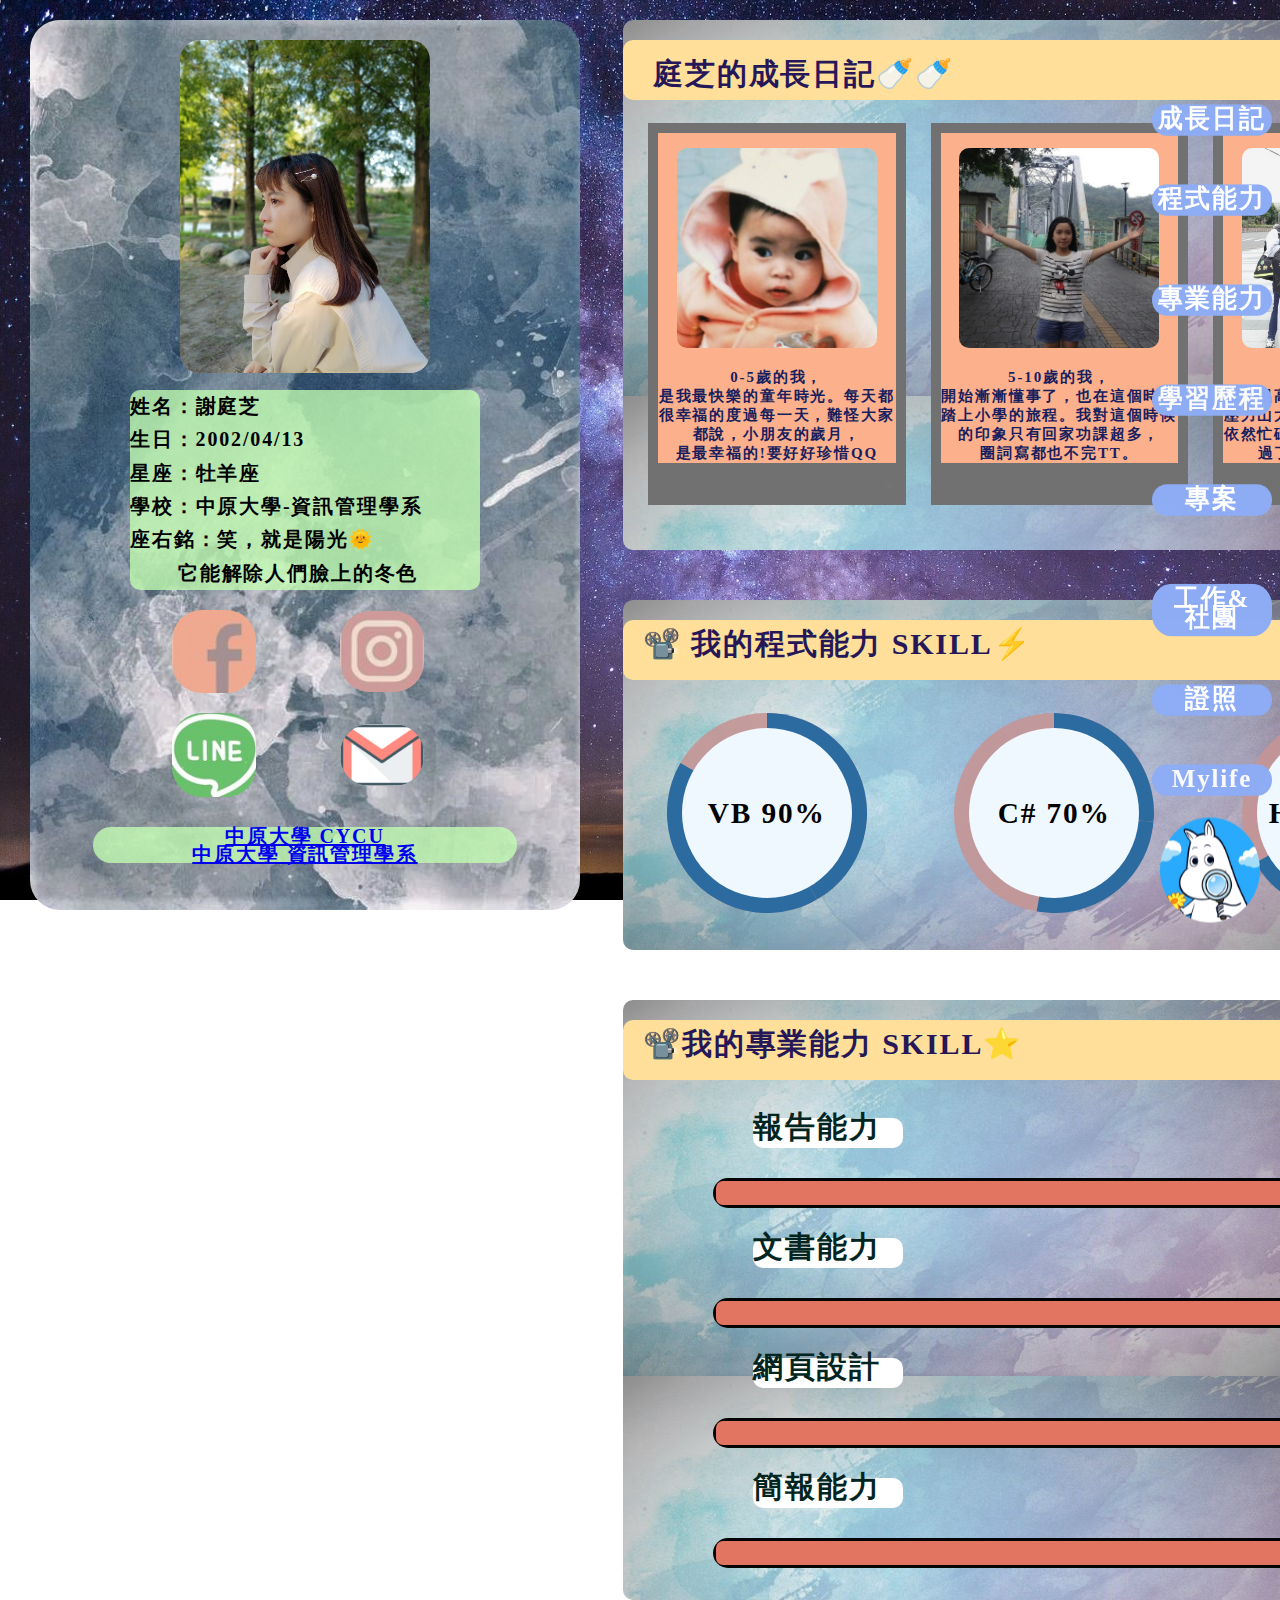
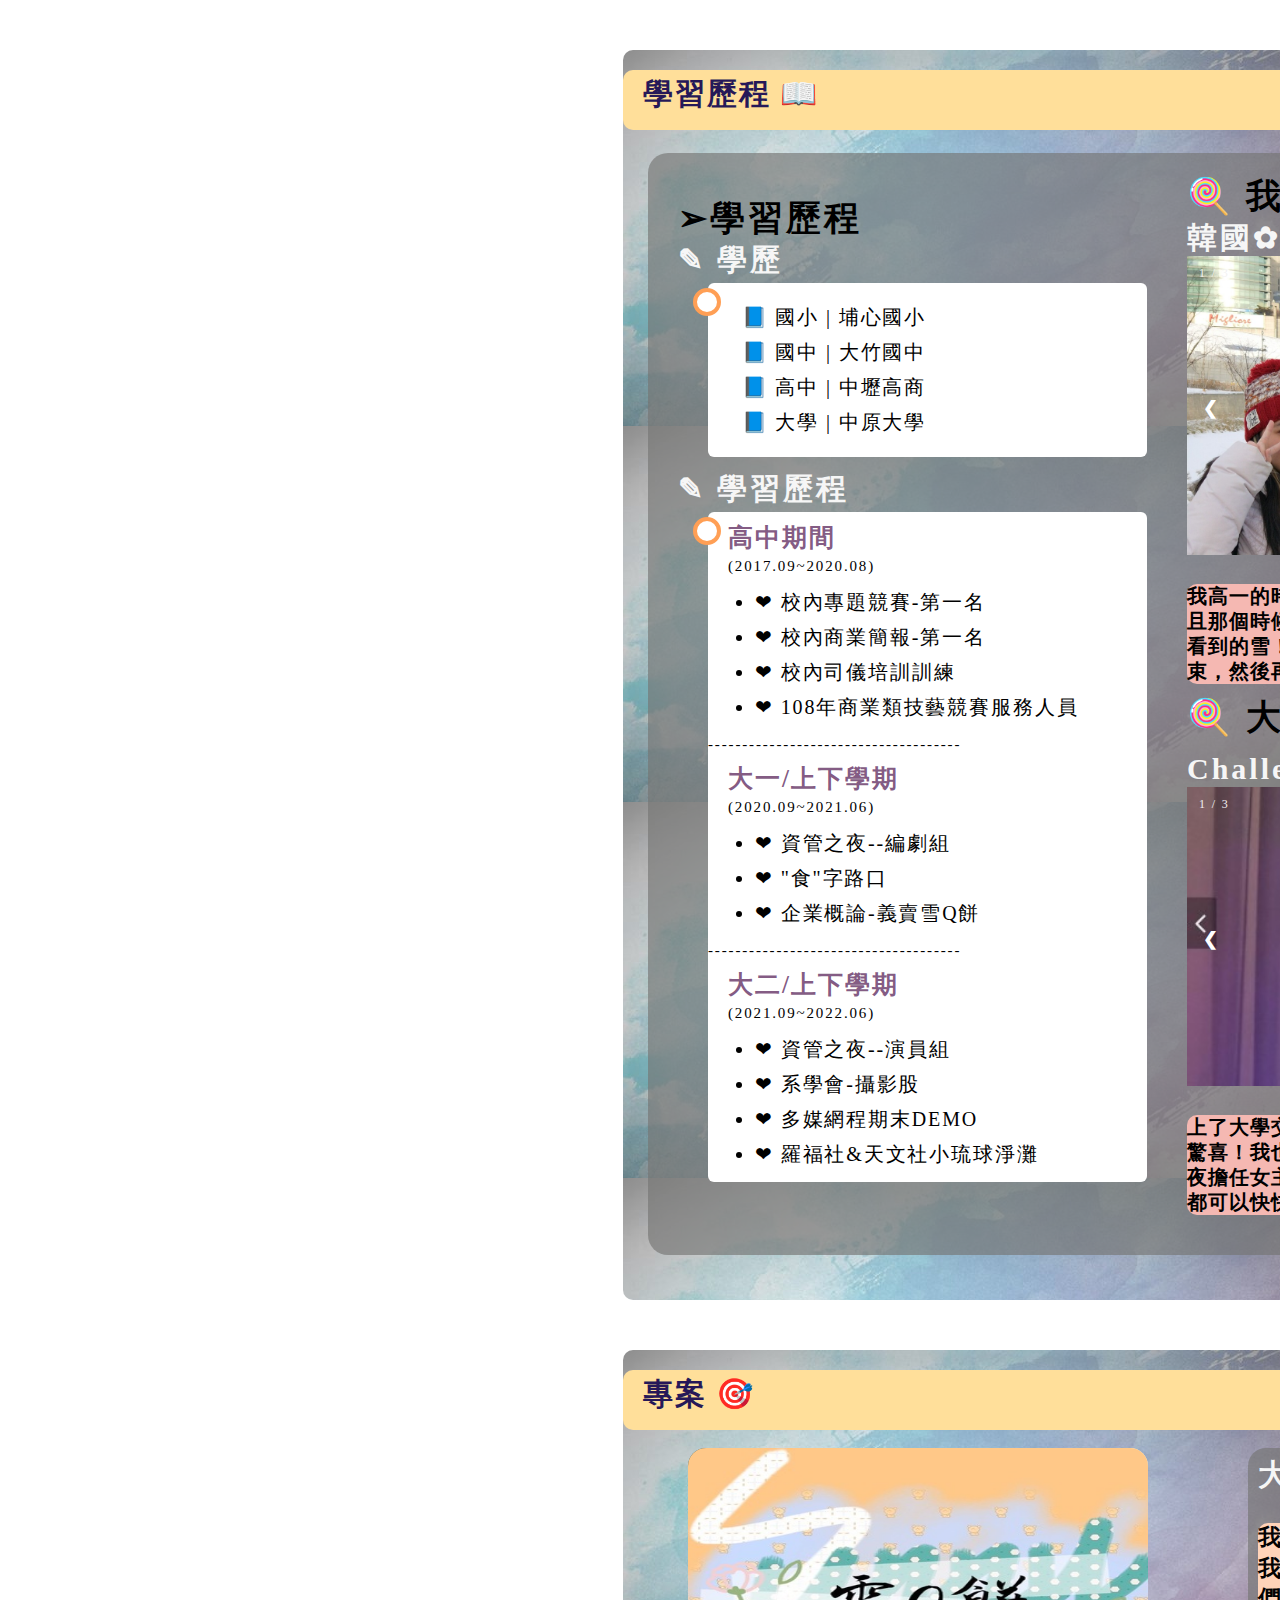
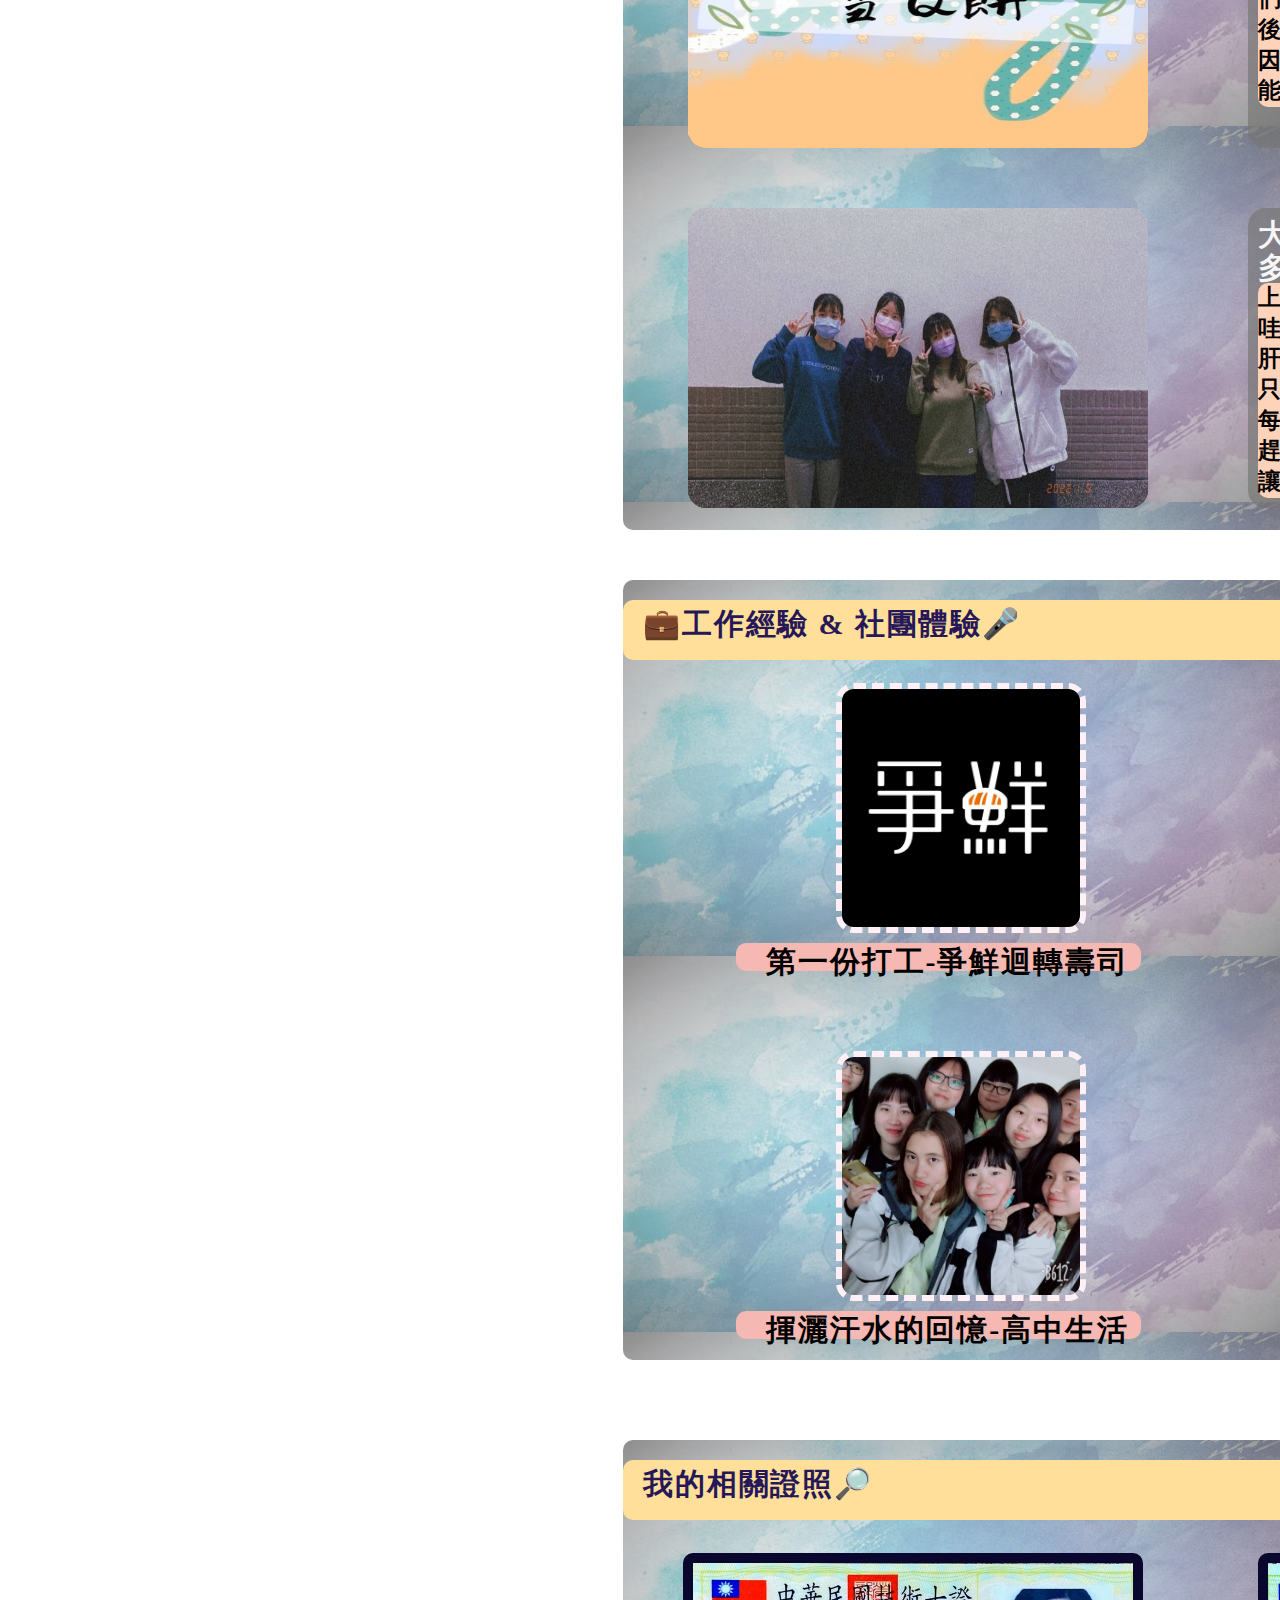
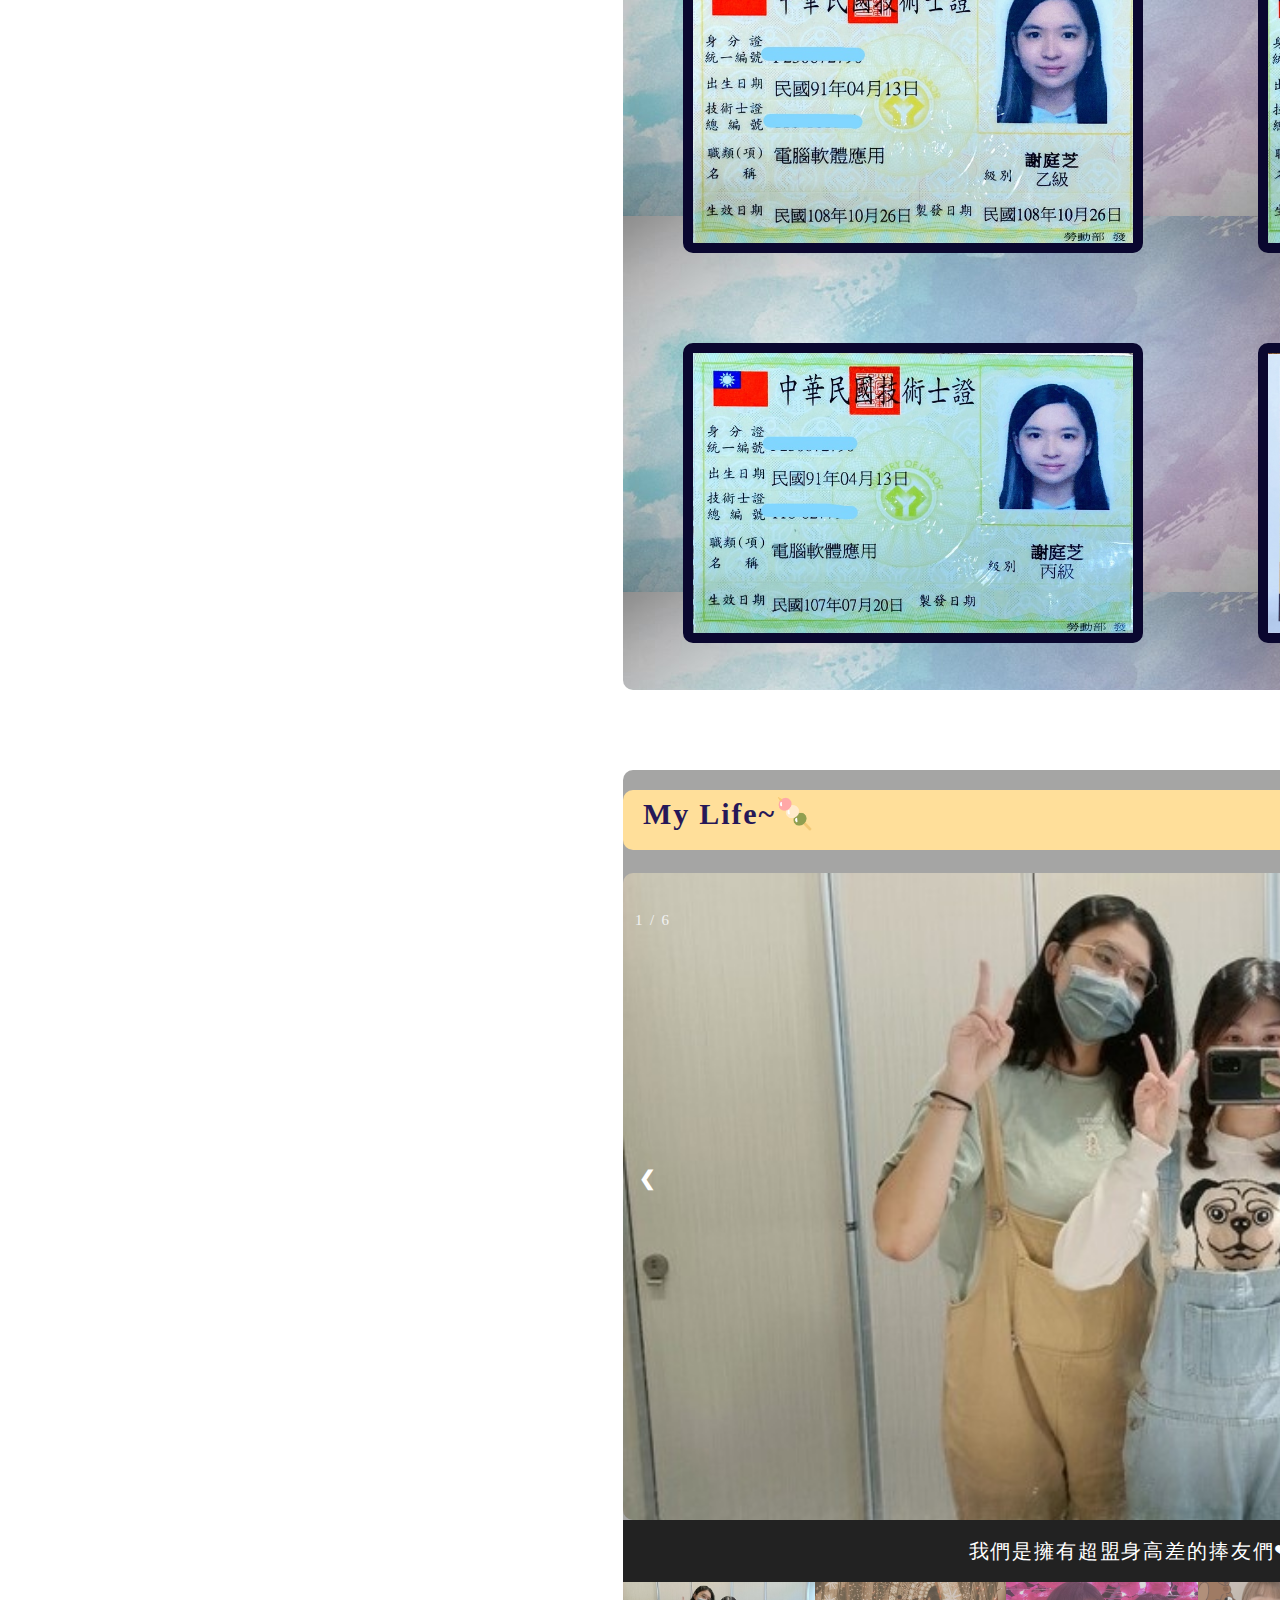
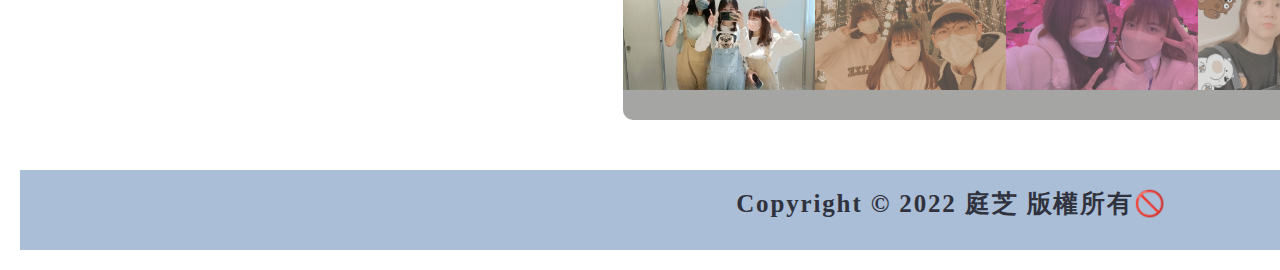
==== index.html @ e6eb4af8 "Add files via upload" ====
<!DOCTYPE html>
<html lang="en">
<head>
    <meta charset="UTF-8">
    <meta http-equiv="X-UA-Compatible" content="IE=edge">
    <meta name="viewport" content="width=device-width, initial-scale=1.0">
    <title>Myresume</title>
    <link rel="stylesheet" type="text/css" href="assets/css/body.css">
    <link rel="stylesheet" type="text/css" href="assets/css/1.css">
    <link rel="stylesheet" type="text/css" href="assets/css/project.css">
    <link rel="stylesheet" type="text/css" href="assets/css/skill.css">
    <link rel="stylesheet" type="text/css" href="assets/css/progem skill{.css">
</head>
<body>
<header>
        
    <div class="box-1" id="box-1">
        <div class ="box-1-img">
            <img src="./assets/img/big head.jpg" class="big" >
            <img src="./assets/img/big2.jpg" class="big" alt="">
        </div>
            <div class="inword">
                <p>
            姓名：謝庭芝<br>
            生日：2002/04/13<br>
            星座：牡羊座<br>
            學校：中原大學-資訊管理學系<br>
            座右銘：笑，就是陽光🌞<br>&nbsp;&nbsp;&nbsp;&nbsp;&nbsp;&nbsp;&nbsp;它能解除人們臉上的冬色
                </p>
            </div>
        
        
            <div class="l1">
                <a href="https://www.facebook.com/profile.php?id=100004762840211" target="_blank">
                    <img src="./assets/img/f.jpg" class="fl">
                </a>
                <a href="https://www.instagram.com/ting._.0413/" target="_blank">
                    <img src="./assets/img/ig.jpg" class="f2">
                </a>
            </div>
           
            <div style="clear:both;"></div>
       
            <div class="l1">
                <a href="https://line.me/ti/p/zp4WIFjMxd" target="_blank" clas="line1">
                    <img src="./assets/img/line.jpg" class="fl">
                </a>
                <a href="mailto:z0912965218@gmail.com" target="_blank" clas="line1">
                    <img src="./assets/img/email.png" class="f2">
                </a>
            </div>
     
            <div style="clear:both;"></div>
        
            <div class="l2">
                <div class="cycuIM">
                    <a href="https://www1.cycu.edu.tw/" target="_blank">中原大學 CYCU</a><br>
                    <a href="https://im.cycu.edu.tw/%e9%97%9c%e6%96%bc%e6%9c%ac%e7%b3%bb/%e7%b3%bb%e6%89%80%e4%bb%8b%e7%b4%b9/" target="_blank">中原大學 資訊管理學系</a>
                </div>
            </div>
        
    </div>
</header>
<main>
   
    <div class="box-2" id="box-2">
        <div class="part1">
            <div id="growup">
                <p class="gt">庭芝的成長日記🍼🍼</p>
                <div class="b1">
                    <button class="accordion active">
                        <div class="photobackground">
                            <img src="./assets/img/1-2.jpg" class="timephoto" onmouseover="this.src='assets/img/1y.jpg'" onmouseout="this.src='assets/img/1-2.jpg'">
                            <p class="time">0-5歲的我，<br>是我最快樂的童年時光。每天都很幸福的度過每一天，難怪大家都說，小朋友的歲月，<br>是最幸福的!要好好珍惜QQ</p>
                        </div>
                    </button>
                </div>
                <div class="b1">
                    <button class="accordion active">
                        <div class="photobackground">
                            <img src="./assets/img/10.jpg" class="timephoto" onmouseover="this.src='assets/img/10-2.jpg'" onmouseout="this.src='assets/img/10.jpg'">
                            <p class="time">5-10歲的我，<br>開始漸漸懂事了，也在這個時候踏上小學的旅程。我對這個時候的印象只有回家功課超多，<br>圈詞寫都也不完TT。</p>
                        </div>
                    </button>
                </div>
                <div class="b1">
                    <button class="accordion active">
                        <div class="photobackground">
                            <img src="./assets/img/15-2.jpg" class="timephoto" onmouseover="this.src='assets/img/15.jpg'" onmouseout="this.src='assets/img/15-2.jpg'">
                            <p class="time">10-15歲的我，<br>國中跟高中的階段，國中度過了壓力山大的會考，到了高中也是依然忙碌。就這樣忙忙碌碌的度過了高中三年的歲月。</p>
                        </div>
                    </button>
                </div>
                <div class="b1">
                    <button class="accordion active">
                        <div class="photobackground">
                            <img src="./assets/img/20.jpg" class="timephoto" onmouseover="this.src='assets/img/20-3.jpg'" onmouseout="this.src='assets/img/20.jpg'">
                            <p class="time">15-20歲的我，<br>ING中，上大學了，認識了很多新的朋友~也拓展了不一樣的朋友圈，很青春的歲月!<br>要好好把握!</p>
                        </div>

                    </button>
                </div>

        </div>
    </div>
</div>

<div class="box-4" id="box-4">
    <div class="part1">
            <p class="gt">📽️ 我的程式能力 SKILL⚡️</p>
            <div class="between">
            <div class="play">
                <div class="run"> 
                    <div class="circle">   
                        <div class="mask full">  
                            <div class="fill"></div>
                        </div> 
                        <div class="mask">  
                            <div class="fill"></div>
                        </div>
                            <div class="inside">VB 90%</div>
                     </div>
                 </div>
            </div>

            <div class="play">
                <div class="run"> 
                    <div class="circle">   
                        <div class="mask full2">  
                                <div class="fill2"></div>
                        </div> 
                        <div class="mask">  
                                <div class="fill2"></div>
                         </div>
                                <div class="inside">C# 70%</div>
                    </div>
                </div>
            </div>
            <div class="play">
                    <div class="run"> 
                        <div class="circle">   
                             <div class="mask full3">  
                                 <div class="fill3"></div>
                            </div> 
                            <div class="mask">  
                                <div class="fill3"></div>
                            </div>
                                <div class="inside">Html 80%</div>
                         </div>
                    </div>
            </div>
                        <div class="play">
                            <div class="run"> 
                                <div class="circle">   
                                    <div class="mask full4">  
                                        <div class="fill4"></div>
                                    </div> 
                                    <div class="mask">  
                                        <div class="fill4"></div>
                                    </div>
                                        <div class="inside">CSS 85%</div>
                                    </div>
                                </div>
                            </div>
                            
        </div>
    </div>
</div>

<div class="box-3" id="box-3">
    <div class="part1">
        <p class="gt">📽️我的專業能力 SKILL⭐️</p>
        <div class="c1">
            <p class="report">報告能力</p>
            <div class="progress">
                <div class="progress-bar"   id=C style="width: 90%;">
                    <span>90%</span>
                </div>
            </div>
            <p class="report">文書能力</p>
            <div class="progress">
                <div class="progress-bar"  id=JAVA style="width: 85% ;">
                    <span>85%</span>
                </div>
            </div>
            <p class="report">網頁設計</p>
            <div class="progress">
                <div class="progress-bar"  id=PYTHON style="width: 70% ;">
                    <span>70%</span>
                </div>
            </div>
            
            <p class="report">簡報能力</p>
            <div class="progress">
                <div class="progress-bar"  id=HTML style="width: 90% ;">
                    <span>90%</span>
                </div>
            </div>
            
        </div>
    </div>

</div>

   <div class ="box-7" id="box-7">
       <div class="part1">
        <p class="gt">學習歷程 📖</p>
        <div class="back1">
          <div class ="d1">
            
              <h1>
                ➢學習歷程
              </h1>
              <h2>✎ 學歷 </h2>
              <div class="timerline">
                  <div class="container right2" style="left: 0px;margin: 0px 0px 0px 0px; width:100%;">
                    <div class="content">
                        <ul class="list1">
                            <li>&nbsp;&nbsp;📘 國小 | 埔心國小</li>
                            <li>&nbsp;&nbsp;📘 國中 | 大竹國中</li>
                            <li>&nbsp;&nbsp;📘 高中 | 中壢高商</li>
                            <li>&nbsp;&nbsp;📘 大學 | 中原大學</li>
                        </ul>
                    </div>
                </div>
              </div>
              <h2>✎ 學習歷程</h2>
              <div class="timerline">
                <div class="container right2" style="left: 0px;margin: 0px 0px 0px 0px; width:100%;">
                  <div class="content">
                          <h1>高中期間</h1>
                          <span>(2017.09~2020.08)</span>
                          <ul class="list2">
                              <li>
                                ❤ 校內專題競賽-第一名
                              </li>
                              <li>
                                ❤ 校內商業簡報-第一名
                              </li>
                             <li>
                                ❤ 校內司儀培訓訓練
                             </li>
                            <li>
                                ❤ 108年商業類技藝競賽服務人員
                            </li>
                         </ul>
                         -------------------------------------
                         <h1>大一/上下學期</h1>
                          <span>(2020.09~2021.06)</span>
                          <ul class="list2">
                              <li>
                                ❤  資管之夜--編劇組
                              </li>
                              <li>
                                ❤  "食"字路口
                              </li>
                            <li>
                                ❤  企業概論-義賣雪Q餅
                            </li>
                          </ul>
                          -------------------------------------
                          <h1>大二/上下學期</h1>
                          <span>(2021.09~2022.06)</span>
                          <ul class="list2">
                              <li>
                                ❤  資管之夜--演員組
                              </li>
                              <li>
                                ❤  系學會-攝影股
                              </li>
                            <li>
                                ❤  多媒網程期末DEMO
                            </li>
                            <li>
                                ❤  羅福社&天文社小琉球淨灘
                            </li>
                          </ul>
                  </div>
                </div>
              </div>
            </div>
            <!--------------------------------------------------------------->
            <div class="d2">
                <h1>🍭 我的生活體驗</h1>
               <h2>韓國✿</h2>
               <div class="slideshow-container">
                <div class="mySlides1">
                    <div class="numbertext">1 / 3</div>
                  <img src="./assets/img/k.jpg" style="width:100%">
                </div>
              
                <div class="mySlides1">
                    <div class="numbertext">2/ 3</div>
                  <img src="./assets/img/k1.jpg" style="width:100%">
                </div>
              
                <div class="mySlides1">
                    <div class="numbertext">3 / 3</div>
                  <img src="./assets/img/k-2.jpg" style="width:100%">
                </div>
              
                <a class="prev" onclick="plusSlides(-1, 0)">&#10094;</a>
                <a class="next" onclick="plusSlides(1, 0)">&#10095;</a>
              </div>
              <div style="text-align:center">
                <span class="dot" onclick="currentSlide(1)"></span> 
                <span class="dot" onclick="currentSlide(2)"></span> 
                <span class="dot" onclick="currentSlide(3)"></span> 
              </div>
              <p>
                我高一的時候，這是我第一次去韓國，真的超喜歡的！而且那個時候剛好也下雪，在那裡我也摸到了我人生第一次看到的雪！整趟旅程都非常的開心～希望疫情可以趕快結束，然後再出國一次！
              </p>
              <h6>🍭 大學Happy Life~</h6>
              <h2>Challenge~㋡</h2>
              <div class="slideshow-container">
                <div class="mySlides2">
                    <div class="numbertext">1 / 3</div>
                  <img src="./assets/img/hf.jpg" style="width:100%">
                </div>
              
                <div class="mySlides2">
                    <div class="numbertext">2 / 3</div>
                  <img src="./assets/img/hf1.png" style="width:100%">
                </div>
              
                <div class="mySlides2">
                    <div class="numbertext">3 / 3</div>
                  <img src="./assets/img/hf2.png" style="width:100%">
                </div>
              
                <a class="prev" onclick="plusSlides(-1, 1)">&#10094;</a>
                <a class="next" onclick="plusSlides(1, 1)">&#10095;</a>
              </div>
              <div style="text-align:center">
                <span class="dot" onclick="currentSlide(1)"></span> 
                <span class="dot" onclick="currentSlide(2)"></span> 
                <span class="dot" onclick="currentSlide(3)"></span> 
              </div>
              <P>
                上了大學交了很多各式各樣的朋朋～每天都會有不一樣的驚喜！我也在大學做了很多突破自己的事，像是在資管之夜擔任女主～等等。期待往後的日子可以更加五彩繽紛，都可以快快樂樂地度過每一天。🌈
              </P>
            </div>
            
        </div>
      </div>
    </div>

    
    
    <div class="box-5" id="box-5">
        <div class="part1">
            <div>
                <p class="gt">專案 🎯</p>
                <div class="between">
                    <div class="snowq">
                        <img src="./assets/img/Q.jpg" class="photoQ" alt="">
                         <img src="./assets/img/Q2.jpg" class="photoQ" alt="" >
                    </div>
                    <div class="word1">
                        <h2 class="title3">大一下學期，企業概論</h2>
                        <p class="word2">
                            我們販賣的是路得學園的雪Q餅，起初我們團隊摩擦非常多，但是到了後期我們都彼此熟悉了對方為人處世，所以在後期我們團隊合作非常的團結。大家也因為這次的專題作業，讓自己辦事情的能力又更往上升了一階。
                        </p>

                    </div>
                </div>
                <div class="between">
                    <div class="fphoto">
                        <img src="./assets/img/d1.jpg" class="friendphoto" alt="" >
                        <img src="./assets/img/d2.jpg" class="friendphoto" alt="" >
                    </div>
                    <div class="word1">
                        <h2 class="title3">大二上學期，<br>多媒/網程期末demo</h2>
                        <p class="word2">
                            上學期乙班負責後段，甲班負責前端。哇！那個時候做這項專題真的可以用爆肝來比喻，因為時間的關係，我們後端只有1個禮拜的時間要生出來，我們幾乎每天睡覺都睡不到3小時，瘋狂的趕趕趕，不過我的隊友們每個都很厲害！也讓我們的這項專題順利的結束～
                        </p>

                    </div>
                </div>
            </div>
        </div>
    </div>
    <div class="box-6" id="box-6">
        <div class="part1">
        <p class="gt">💼工作經驗 & 社團體驗🎤</p>
            <div class="between1">
                <div>
                    <div class="container6">
                        <img src="./assets/img/fish.png" alt="Avatar" class="image" >
                        <div class="middle">
                            <div class="text">我15歲的夏天就去打工了!這也奠定的我打工的基礎,讓我日後工作比較快就可以習慣職場環境，所以早點出去打工也是有好處的!🍣</div>

                        </div>
                    </div>
                    <p> &nbsp;&nbsp;第一份打工-爭鮮迴轉壽司</p>
                </div>
                
                <div> 
                    <div class="container7">
                         <img src="./assets/img/ups.jpg" alt="Avatar" class="image" >
                            <div class="middle">
                            <div class="text">爭鮮離職後,我還有陸續做過很多工作,但目前從大一到現在我都是在UPS裡面工作,現在依然ing中。💼</div>
                            </div>
                    </div>
                    <p> &nbsp;大學工讀-UPS物流&nbsp;</p>
                </div>
            </div> 
            <div class="between1">
                <div>
                    <div class="container8">
                        <img src="./assets/img/h2.jpg" alt="Avatar" class="image" >
                        <div class="middle">
                            <div class="text">時間過得好快，高中3年的時光一下就結束了。高中時,我曾經參加過康輔社,想當初真的好快樂呀!🥨</div>
                        </div>
                    </div>
                    <p> &nbsp;&nbsp;揮灑汗水的回憶-高中生活</p>
                </div>
              
                <div> 
                    <div class="container9">
                         <img src="./assets/img/u.jpg" alt="Avatar" class="image" >
                            <div class="middle">
                            <div class="text">大學我有參加卡拉ok社還有春暉社,兩個社團都很好玩~真的是沒有後悔加入呢!期待未來的大學生活也可以快快樂樂的❤️</div>
                            </div>
                    </div>
                    <p> &nbsp;&nbsp;快樂的青春歲月-大學</p>
                </div>
            </div> 
         </div>
    </div>
    
    <div class="box-8" id="box-8">
            <div class="part1">
                <p class="gt">我的相關證照🔎</p>
        
                    <div class="between">
                        <div class="containerli">
                            <img src="./assets/img/li.jpg" alt="Avatar" class="lip">
                            <div class="overlay">
                              <div class="textli">電腦軟體應用<br>-乙級</div>
                            </div>
                        </div>
                        <div class="containerli">
                            <img src="./assets/img/li-1.jpg" alt="Avatar" class="lip">
                            <div class="overlay">
                              <div class="textli">會計事務資訊<br>-丙級</div>
                            </div>
                        </div>
                    </div>
                    <div class="between">
                        <div class="containerli">
                            <img src="./assets/img/li-2.jpg" alt="Avatar" class="lip">
                            <div class="overlay">
                              <div class="textli">電腦軟體應用<br>-丙級</div>
                            </div>
                        </div>
                        <div class="containerli">
                            <img src="./assets/img/li-4.jpg" alt="Avatar" class="lip">
                            <div class="overlay">
                              <div class="textli">中打輸入34/分<br>(當天考試電腦重開機，所以才這麼慢QQ)</div>
                            </div>
                        </div>
                    </div>

        
            </div>
    
 </div>
       <div class="box-9" id="box-9">
            <!-- Container for the image gallery -->
            <div class="part1">
                <p class="gt">My Life~🍡</p>
                    <div class="containerbox9">
                    <!-- Full-width images with number text -->
                        <div class="mySlides9">
                        <div class="numbertext9">1 / 6</div>
                            <img src="./assets/img/fd1.jpg" class="img9" style="width:100%">
                        </div>
  
                     <div class="mySlides9">
                    <div class="numbertext9">2 / 6</div>
                             <img src="./assets/img/fd2.jpg" class="img9" style="width:100%">
                    </div>
                    
                 <div class="mySlides9">
                <div class="numbertext9">3 / 6</div>
                        <img src="./assets/img/fd3.jpg" class="img9" style="width:100%">
                </div>
  
                 <div class="mySlides9">
                <div class="numbertext9">4 / 6</div>
                         <img src="./assets/img/fd4.jpg" class="img9" style="width:100%">
                </div>
  
                <div class="mySlides9">
                <div class="numbertext9">5 / 6</div>
                        <img src="./assets/img/fd5.jpg" class="img9" style="width:100%">
                </div>
  
                <div class="mySlides9">
                <div class="numbertext9">6 / 6</div>
                    <img src="./assets/img/fd6.jpg" class="img9" style="width:100%">
                 </div>
  
                <!-- Next and previous buttons -->
                <a class="prev9" onclick="plusSlides1(-1)">&#10094;</a>
                <a class="next9" onclick="plusSlides1(1)">&#10095;</a>
  
             <!-- Image text -->
                <div class="caption-containerbox9">
                    <p id="caption9"></p>
                </div>
  
            <!-- Thumbnail images -->
            <div class="row">
                <div class="column">
                    <img class="demo cursor" src="./assets/img/fd1.jpg"  style="width:100%" onclick="cSlide(1)" alt="我們是擁有超盟身高差的捧友們❤🧡💛💚💙💜">
                </div>
                <div class="column">
                    <img class="demo cursor" src="./assets/img/fd2.jpg" style="width:100%" onclick="cSlide(2)" alt="說走就走團隊!，一起去耶誕城🎄">
                </div>
                <div class="column">
                    <img class="demo cursor" src="./assets/img/fd3.jpg" style="width:100%" onclick="cSlide(3)" alt="我的辣妹朋朋，我們從國小到現在依然很好喔!🌸">
                </div>
                <div class="column">
                    <img class="demo cursor" src="./assets/img/fd4.jpg" style="width:100%" onclick="cSlide(4)" alt="緣分真是奇妙，我們從同事變成了無話不說的朋友💞">
                </div>
                <div class="column">
                    <img class="demo cursor" src="./assets/img/fd5.jpg" style="width:100%" onclick="cSlide(5)" alt="耶!我愛我的家人，好愛粗去玩!🚙💝">
                </div>
                <div class="column">
                    <img class="demo cursor" src="./assets/img/fd6.jpg" style="width:100%" onclick="cSlide(6)" alt="劇本殺團隊!我是最雷隊員，從頭到尾搞不清楚狀況🐽">
                </div>
            </div>
                   
                </div>
       </div>
        </div>
        <aside>
            <a href="index.html#box-2">
                <p class="ch2">成長日記</p>
            </a>
            <a href="#box-4">
                <p class="ch4">程式能力</p>
            </a>
            <a href="#box-3">
                <p class="ch3">專業能力</p>
            </a>
            <a href="#box-7">
                <p class="ch7">學習歷程</p>
            </a> 
            <a href="#box-5">
                <p class="ch5">專案</p>
            </a>
            <a href="#box-6">
                <p class="ch6">工作&<br>社團</p>
            </a>
            <a href="#box-8">
                <p class="ch8">證照</p>
            </a>
            <a href="#box-9">
                <p class="ch9">Mylife</p>
            </a>     
        
            <a href="#box-2" class="top">
                <img src="./assets/img/moo.png" class="topphoto" onmouseover="this.src='assets./img/moo2.png'" onmouseout="this.src='assets/img/moo.png'" >
            </a> 
        </aside>
    </main>
    
<script src="./assets/js/learning.js"></script>
<script src="./assets/js/sad.js"></script> 
</body>
<footer>
    Copyright © 2022 庭芝 版權所有🚫
</footer>
</html>
---- assets/css/body.css ----
* {
    margin: 0;
    padding: 0;
    box-sizing: border-box;
    scroll-behavior: smooth;
    font-family: "Comic Sans MS";
    letter-spacing: 1.85px;
}
body{
    width:1903px ;
    margin: auto;
    padding: 20px;
    display: block;
    justify-content: flex-start;
    background-image:url("../img/ob.jpg");
    background-blend-mode: multiply;
    background-size: cover;
    background-attachment: fixed;
    /*background-color: aqua;*/
    font-size: 15px;
    line-height: 18px;
    font-family: "微軟正黑體";
}
.all{
    display: block;
}
---- assets/css/1.css ----
* {
  margin: 0;
  padding: 0;
  box-sizing: border-box;
  scroll-behavior: smooth;
  font-family: "Comic Sans MS";
}
/*庭芝成長日記那條*/
.part1 {
  background-color: #ffdf9a;
  /*background-image: url(../img/b.jpg);*/
  background-size: 100%;
  background-repeat: no-repeat;
  border-radius: 10px;
  width: 1150px;
  height: 60px;
  float: right;
  margin-top: 20px;
  margin-bottom: 30px;
  

}

#growup {
  padding: 5px;
  margin: 5px;
}
/*庭芝的成長日記字體*/
.gt {
  font-weight: bolder;
  font-size: 30px;
  color: #261858;
  /*color: #e69a6f;*/
  margin-top: 15px;
  margin-left: 20px;
}

.b1 {
  float: left;
  width: 25%;
  padding-left: 5px;
  padding-bottom: 10px;
  display: flex;
  flex-direction: column;
  align-items: center;
}

.active,
.accordion:hover {
  background-color: #ccc;
}

.accordion {
  background-color: #eee;
  color: #444;
  cursor: pointer;
  padding: 10px;
  margin: 10px;
  width: auto;
  border: none;
  text-align: center;
  outline: none;
  font-size: 15px;
  transition: 0.4s;
}

/*拍立得*/
.photobackground {
  background-color: #fdb08c;
  width: auto;
}

.timephoto {
  width: 200px;
  height: 200px;
  margin: 15px;
  margin-bottom: 5px;
  border-radius: 10px;
}

.time {
  font-weight: bold;
  color: #181f5f;
}
.accordion:after {
  content: '\002B';
  color: #777;
  font-weight: bold;
  float: right;
  margin-left: 5px;
}
.panel {
  font-weight: bold;
  color: #513C2C;
  padding: 0 5px;
  background-color: white;
  max-height: 0;
  position: relative;
  text-align: justify;
  width: 80%;
  overflow: hidden;
  transition: max-height 0.2s ease-out;
}
---- assets/css/project.css ----
* {
    margin: 0;
    padding: 0;
    box-sizing: border-box;
    scroll-behavior: smooth;
    font-family: "Comic Sans MS";
}

.box-1 {
    background-image: url(../img/b.jpg);
    /*background-size: 800px;*/
    background-size: cover;
    background-repeat: no-repeat;
    position:fixed;
    width: 550px;
    height: 890px;
    /*left: 60px;
    top: 20px;
    bottom: 20px;*/
    float: left;
    margin-left: 10px;
    border-radius: 30px;
    z-index: 5;
    display: block;
}
.box-2 {
    /*max-height:calc(100%-50px) ;*/
    width: 1150px;
    height: 530px;
    float: right;
    margin-right: 110px;
    background-image: url(../img/inb.jpg);
    /*background-color: #abc1ff;*/
    border-radius: 10px;
}
.box-3 {
    /*max-height:calc(100%-50px) ;*/
    width: 1150px;
    height: 600px;
    float: right;
    margin-right: 110px;
    margin-top: 50px;
    background-image: url(../img/inb.jpg);
    /*background-color: #abc1ff;*/
    border-radius: 10px;
}
.box-4 {
    /*max-height:calc(100%-50px) ;*/
    width: 1150px;
    height: 350px;
    float: right;
    margin-right: 110px;
    margin-top: 50px;
    background-image: url(../img/inb.jpg);
    /*background-color: #abc1ff;*/
    border-radius: 10px;
}
.box-5 {
    /*max-height:calc(100%-50px) ;*/
    width: 1150px;
    height: 780px;
    float: right;
    margin-right: 110px;
    margin-top: 50px;
    background-image: url(../img/inb.jpg);
    /*background-color: #abc1ff;*/
    border-radius: 10px;
}
.box-6 {
    /*max-height:calc(100%-50px) ;*/
    width: 1150px;
    height: 780px;
    float: right;
    margin-right: 110px;
    margin-top: 50px;
    margin-bottom: 50px;
    background-image: url(../img/inb.jpg);
    /*background-color: #abc1ff;*/
    border-radius: 10px;
}
.box-7 {
   /*max-height:calc(100%-50px) ;*/
   width: 1150px;
   height: 1250px;
   background-image: url(../img/inb.jpg);
   float: right;
   margin-right: 110px;
   margin-top: 50px;
   /*background-color: #abc1ff;*/
   border-radius: 10px;
   display: flex;
}
.box-8 {
    /*max-height:calc(100%-50px) ;*/
    width: 1150px;
    height: 850px;
    float: right;
    margin-right: 110px;
    margin-top: 30px;
    margin-bottom: 50px;
    background-image: url(../img/inb.jpg);
    /*background-color: #abc1ff;*/
    border-radius: 10px;
}
.box-9 {
    /*max-height:calc(100%-50px) ;*/
    width: 1150px;
    height: 950px;
    float: right;
    margin-right: 110px;
    margin-top: 30px;
    margin-bottom: 50px;
    background-color:rgba(117, 117, 115,0.65);
    border-radius: 10px;
    display: block;
}
.allbox{
    width: 150px;
    height: 950px;
    float: right;
    background-color:rgba(117, 117, 115,0.65);
    display: block;
    z-index: 5;
}

.box-1-img {
    width: 300px;
    margin: auto;
    position: relative;
   
}
.bword{
    position: relative;
    max-width: 300px ;
    margin: 0 auto;
    display: block;
}

.inword {
    background-color: #c4ffb3c5;
    border-radius: 10px;
    margin: 20px auto;
    font-size: 20px;
    text-align:left;
    width: 350px;
    margin-top: 370px;
    display: block;

}
.inword>p{
    line-height: 25pt;
    font-weight: bolder;
}

.big {
    display: block;
    padding: 10px;
    width: 270px;
    margin: auto;
    margin-top: 10px;
    margin-bottom: 10px;
    margin-left: 15px;
    border-radius: 10px;
    position: absolute;
    transition: all 1s;
    border-radius: 30px;
}
.big:first-child {
    z-index: 1; backface-visibility: hidden;
 } 
 .box-1-img:hover img {
    transform: rotateY(180deg);
}

.cycuIM {
    width: 80%;
    margin: auto;
    background-color:  #c4ffb3c5;
    border-radius: 20px;
    font-weight: bolder;
    font-size: 20px;
    text-align: center;
    margin-bottom: 20px;
}

* {
    box-sizing: border-box;
}

.l1 {
    margin: auto;
    padding-left:70px;
    padding-bottom: 20PX;
    display: flex;
    justify-content: center;
    align-items: center;
}

.l1>a {
    width: 35%;
}

.fl {
    margin: 5px 20px 5px 55px;
    width: 50%;
    margin: auto;
    border-radius: 30px;
}

.f2 {
    margin: 5px 20px 5px 55px;
    width: 50%;
    margin: auto;
    border-radius: 30px;
}

.l2 {
    margin: auto;
    padding: 10px;
    display: block;
}

.l3 {
    margin: auto;
    padding: 10px;
}
.bbig{
    position: relative;
    max-width: 300px ;
    margin: 0 auto;
    display: block;
}
.ch2{
    font-weight: bolder;
    font-size: 25px;
    text-align: center;
    background-color:  #8dacf5fd;
    color: #ffffff;
    border-radius: 20px;
    position: fixed;
    right:8px;
    top: 80px;
    width: 120px;
    height: 30px;
    padding: 5PX;
    transform: scale(1, 1.05);
}
.ch2:hover {
    background-color: #041931fa;
    transform: scale(1, 1.05);
    text-shadow: rgb(193, 195, 199) 0.1em 0.1em 0.2em;
  }

.ch4{
    font-weight: bolder;
    font-size: 25px;
    text-align: center;
    background-color: #8dacf5fd;
    color: #ffffff;
    border-radius: 20px;
    position: fixed;
    right:8px;
    top: 160px;
    width: 120px;
    height: 30px;
    padding: 5PX;
    transform: scale(1, 1.05);

}
.ch4:hover {
    background-color: #041931fa;
    transform: scale(1, 1.05);
    text-shadow: rgb(193, 195, 199) 0.1em 0.1em 0.2em;
  }
.ch3{
    font-weight: bolder;
    font-size: 25px;
    text-align: center;
    background-color: #8dacf5fd;
    color: #ffffff;
    border-radius: 20px;
    position: fixed;
    right:8px;
    top: 260px;
    width: 120px;
    height: 30px;
    padding: 5PX;
    transform: scale(1, 1.05);

}
.ch3:hover {
    background-color: #041931fa;
    transform: scale(1, 1.05);
    text-shadow: rgb(193, 195, 199) 0.1em 0.1em 0.2em;
  }
.ch7{
    font-weight: bolder;
    font-size: 25px;
    text-align: center;
    background-color: #8dacf5fd;
    color: #fafafa;
    border-radius: 20px;
    position: fixed;
    right:8px;
    top: 360px;
    width: 120px;
    height: 30px;
    padding: 5PX;
    transform: scale(1, 1.05);

}
.ch7:hover {
    background-color: #041931fa;
    transform: scale(1, 1.05);
    text-shadow: rgb(193, 195, 199) 0.1em 0.1em 0.2em;
  }
.ch5{
    font-weight: bolder;
    font-size: 25px;
    text-align: center;
    background-color: #8dacf5fd;
    color: #ffffff;
    border-radius: 20px;
    position: fixed;
    right:8px;
    top: 460px;
    width: 120px;
    height: 30px;
    padding: 5PX;
    transform: scale(1, 1.05);

}
.ch5:hover {
    background-color: #041931fa;
    transform: scale(1, 1.05);
    text-shadow: rgb(193, 195, 199) 0.1em 0.1em 0.2em;
  }
.ch6{
    font-weight: bolder;
    font-size: 25px;
    text-align: center;
    background-color: #8dacf5fd;
    color: #ffffff;
    border-radius: 20px;
    position: fixed;
    right:8px;
    top: 560px;
    width: 120px;
    height:50px;
    padding: 5PX;
    transform: scale(1, 1.05);

}
.ch6:hover {
    background-color: #041931fa;
    transform: scale(1, 1.05);
    text-shadow: rgb(193, 195, 199) 0.1em 0.1em 0.2em;
  }
.ch8{
    font-weight: bolder;
    font-size: 25px;
    text-align: center;
    background-color: #8dacf5fd;
    color: #ffffff;
    border-radius: 20px;
    position: fixed;
    right:8px;
    top: 660px;
    width: 120px;
    height: 30px;
    padding: 5PX;
    transform: scale(1, 1.05);

}
.ch8:hover {
    background-color: #041931fa;
    transform: scale(1, 1.05);
    text-shadow: rgb(193, 195, 199) 0.1em 0.1em 0.2em;
  }
.ch9{
    font-weight: bolder;
    font-size: 25px;
    text-align: center;
    background-color: #8dacf5fd;
    color: #fafafb;
    border-radius: 20px;
    position: fixed;
    right:8px;
    top: 740px;
    width: 120px;
    height: 30px;
    padding: 5PX;
    transform: scale(1, 1.05);

}
.ch9:hover {
    background-color: #041931fa;
    transform: scale(1, 1.05);
    text-shadow: rgb(193, 195, 199) 0.1em 0.1em 0.2em;
  }
.top>img{
    border-radius:50px;
    width: 100px;
    height: auto;
    position: fixed;
    right:20px;
    top: 820px;
    transform: scale(1, 1.05);
}
/*.top>img:hover {
    background-image: url(../img/moo2.jpg);
    width: 120px;
    height: auto;
    border-radius: 20px;
    right:8px;
    transform: scale(1, 1.05);
    text-shadow: rgb(193, 195, 199) 0.1em 0.1em 0.2em;
  }*/
  .topphoto{
    width: 80px;
    height: auto;
    position: fixed;
    right:25px;
    top: 820px;

  }
aside{
    display: block;
}
---- assets/css/skill.css ----
* {
    margin: 0;
    padding: 0;
    box-sizing: border-box;
    scroll-behavior: smooth;
    font-family: "Comic Sans MS";
    letter-spacing: 1.85px;
}

/*進度條--------------------------------------------------------------------------*/

.section-2 {
    display: block;
}

.c1,
.c2 {
    width: 880px;
    display: block;
    padding: 20px 40px 20px 40px;
    /*background-color: rgba(117, 117, 115,0.65); */
    /*margin: 2px 0px 0px 0px;*/
    /*background-color: rgba(255, 255, 255, 0.9);
    border-radius: 20px;
    border-style: dashed;
    border-color: rgb(100, 104, 122);
    border-width: 2px;*/
    align-content: center;
    margin: -25px -110px 0  90px;
    margin-top: 10px;  
}



.report {
    background-color: #ffffff;
    font-size: 20px;
    text-align:left;
    width: 150px;
    height: 30px;
    border-radius: 10px;
    font-family: "Yu Gothic";
    font-weight: bolder;
    font-size:30px;
    color: #022521;
    margin-top: 15px;
    margin-bottom: 30px;
  }

.progress {
    width: 120%;
    height: 30px;
    margin-top: 30px;
    margin-bottom: 30px;
    margin-left: -40px;
    margin-right: 30px;
    border-style: solid;
    border-color: #030303;
    background-color:  #181452;
    border-radius: 30px;
    cursor: pointer;
    transition: all 2s;
    
    /*background-color:  #fdb08c;
    padding: 2px;
    height: 40px;
    border-radius: 15px;
    margin-bottom: 30px;
    margin-left: -80px;
    margin-right: 30px;
    font-size: 20px;
    color: #FFF;
    font-weight: bold;
    text-shadow: 1px 1px 1px rgb(0 0 0 / 50%);*/
}

.progress-bar {
    height: 100%;
    background-color:  #e27562;
    border-radius: 7px;
    /*font-family: Arial, Helvetica, sans-serif;*/
    text-align: right;

}

.progress:hover>.progress-bar {
    animation: moving 3s forwards cubic-bezier(0.5, 1.18, 0.89, 1.01);
}

@keyframes moving {
    0% {
        width: 10%;
    }

}

/*#C{
        width: 90%;
        animation-name:progress-barC;
        animation-duration: 3s;
        animation-iteration-count: 1;
    }*/
.progress-bar>span {
    font-size: 25px;
    justify-content:right;
    color: #ffffff;
}

/*-------------------------------------------------------專案box5--------------------------------------------------*/
.between{
    display: flex;
    justify-content: space-around;
    margin-top: 30px;
}
.photoQ{
    width: 460px;
    height: 300px;
    border-radius: 18px;
    margin: 15px;
    position: absolute;
    transition: all 1s;

}
.photoQ:first-child {
    z-index: 1; backface-visibility: hidden;
 } 
.snowq:hover img {
    transform: rotateY(180deg);
}
.friendphoto{
    width: 460px;
    height: 300px;
    border-radius: 18px;
    margin: 15px;
    position: absolute;
    /*top: 0; 
    left: 0; */
    transition: all 1s;
}
.friendphoto:first-child {
    z-index: 1; backface-visibility: hidden;
} 
.fphoto:hover img {
    transform: rotateY(180deg);
 }

.word1{
    background-color: rgba(117, 117, 115,0.65);
    width: 460px;
    height: 300px;
    border-radius: 18px;
    color: white;
    margin: 15px;
}
.title3{
    text-align: left;
    margin: 10px;
}
h2 {
    display: block;
    font-size: 2em;
    color: #f6f6f6;
    line-height: 25pt;
   /* background-color: #f9f9ff;*/
    height: 25px;
    margin-block-start: 0.83em;
    margin-block-end: 0.83em;
    margin-inline-start: 0px;
    margin-inline-end: 0px;
    font-weight: bold;
}
.word2{
    font-size: 1.5em;
    margin: 10px;
    line-height: 23pt;
    margin-top: 40px;
    color: #030303;
    background-color: #ffd3b9;
    border-radius: 10px;
    font-weight: bold;

}
p {
    display: block;
    margin-block-start: 1em;
    margin-block-end: 1em;
    margin-inline-start: 0px;
    margin-inline-end: 0px;
}
.snowq { 
    width: 460px; 
    /*margin: 100px auto; */
    position: relative;
    /*display: flex;*/
 }
 .fphoto { 
    width: 460px; 
    /*margin: 100px auto; */
    position: relative;
    /*display: flex;*/
 }

/*-----------------------------------------------------------------學習歷程box7---------------------------------*/
.back1{
     background-color:rgba(117, 117, 115,0.65);
     width: 1100px;
     height: auto;
     margin-top: 50px;
    margin-left: 25px;
    border-radius: 20px;
    display: flex;

}
.d1 {
    /*background-color:rgba(117, 117, 115,0.65);*/
    width: 49%;
    height: auto;
    display: block;
    padding: 35px 10px 40px 30px;
    margin: 0px;
    border-radius: 20px;
    align-content: center;
}
.d1>h1 {
    font-size: 35px;
    letter-spacing: 3px;
    padding-bottom: 10px;
    margin-bottom: 5px;
}
.d1>h1>span {
    font-size: 16px;
}

.d1>h2 {
    font-size: 30px;
    letter-spacing: 3px;
    margin: 5px 0px 5px 0px;
}
.timeline {
    position: relative;
    max-width: 100%;
    margin: 0 auto;
    display: block;
}
.right2 {
    left: 50%;
    position: relative;
}
.container {
    padding: 10px 30px;
    position: relative;
    background-color: inherit;
}
.container::before {
    left: 60px;
    border: medium solid white;
    border-width: 10px 10px 10px 0;
    border-color: transparent white transparent transparent;
}
.right2::before {
    content: " ";
    height: 0;
    position: absolute;
    top: 22px;
    width: 0;
    z-index: 1;
    left: 30px;
    border: medium solid white;
    border-width: 10px 10px 10px 0;
    border-color: transparent white transparent transparent;
}
.left2::after, .right2::after {
    left: 15px;
}
.left2::after, .right2::after {
    left: 15px;
}
.container::after {
    content: '';
    position: absolute;
    width: 20px;
    height: 20px;
    background-color: white;
    border: 4px solid #FF9F55;
    top: 15px;
    border-radius: 50%;
    z-index: 1;
}
.timeline::after {
    content: '';
    position: absolute;
    width: 6px;
    background-color: white;
    top: 0;
    bottom: 0;
    left: 1%;
}
.content {
    background-color: white;
    position: relative;
    border-radius: 6px;
}
.list1 {
    font-family: "Yu Gothic";
    font-weight: 400;
    font-size: 18px;
    line-height: 35px;
    list-style: none;
    letter-spacing: 1px;
    padding: 17px 10px 17px 20px;
}
.d1>h2 {
    font-size: 30px;
    letter-spacing: 3px;
    margin: 5px 0px 5px 0px;
}
.content>h1 {
    /*font-family: "PMingLiU";*/
    font-weight:bold;
    font-size: 25px;
    color: #815781fd;
    letter-spacing: 2px;
    transition: all 0.2s;
    padding: 17px 10px 10px 20px;
}
.content>span {
    margin: 17px 10px 5px 20px;
}
.list2 {
    font-family: "Yu Gothic";
    font-weight: 400;
    font-size: 18px;
    line-height: 35px;
    letter-spacing: 1px;
    padding: 10px 10px 10px 47px;
}

.content>h1:hover{
  color: rgb(23, 97, 91);
  font-size: 32px;
  /*font-weight: bold;*/
  transform: scale(1, 1.05);
  text-shadow: rgb(193, 195, 199) 0.1em 0.1em 0.2em;
}
.content>ul>li {
    color: rgb(0, 0, 0);
    transition: all 0.2s;
    font-size: 20px;
}
.content>ul>li:hover {
  color: rgb(255, 88, 88);
  font-size: 25px;
  font-weight: bold;
  transform: scale(1, 1.05);
  text-shadow: rgb(193, 195, 199) 0.1em 0.1em 0.2em;
}
.d2 {
    width: 51%;
    height: auto;
    display: block;
    padding: 35px 30px 40px 0px;
    margin: 0px;
    border-radius: 20px;
}
.d2>h1 {
    font-size: 35px;
    letter-spacing: 3px;
    padding-bottom: 10px;
}
.d2>h6 {
    font-size: 35px;
    letter-spacing: 3px;
    padding-bottom: 10px;
    margin-top: 25px;
    margin-bottom: 15px;
}
.d2>h2 {
    font-size: 30px;
    letter-spacing: 3px;
    margin: 5px 0px 5px 0px;
   margin-bottom: 10px;
}
.img1 {
    width: 100%;
    margin: 10px 0px 5px 0px;
    border-radius: 10px;
}
.d2>h3 {
    font-family: "Times New Roman";
    font-size: 18px;
    font-weight: 600;
    letter-spacing: 1.5px;
    margin: 5px 0px 2px 0px;
}
.d2>p {
    font-family: "Comic Sans MS";
    font-weight:bold;
    font-size: 20px;
    line-height: 25px;
    background-color: #f5b8b2;
    letter-spacing: 1px;
    margin: 10px 0px 0px 0px;
    /*border-style: dashed;
    border-color: #16215a;*/
    border-radius: 10px;

}
/* Slideshow container */
* {box-sizing: border-box}
.mySlides1, .mySlides2 {display: none}
img {vertical-align: middle;}

/* Slideshow container */
.slideshow-container {
  max-width: 1000px;
  position: relative;
  margin: auto;
}

/* Next & previous buttons */
.prev, .next {
  cursor: pointer;
  position: absolute;
  top: 50%;
  width: auto;
  padding: 16px;
  margin-top: -22px;
  color: white;
  font-weight: bold;
  font-size: 18px;
  transition: 0.6s ease;
  border-radius: 0 3px 3px 0;
  user-select: none;
}

/* Position the "next button" to the right */
.next {
  right: 0;
  border-radius: 3px 0 0 3px;
}

/* On hover, add a grey background color */
.prev:hover, .next:hover {
  background-color: #f1f1f1;
  color: black;
}
  
  
  
  /* Number text (1/3 etc) */
  .numbertext {
    color: #f2f2f2;
    font-size: 12px;
    padding: 8px 12px;
    position: absolute;
    top: 0;
  }
  
  /* The dots/bullets/indicators */
  .dot {
    cursor: pointer;
    height: 15px;
    width: 15px;
    margin: 0 2px;
    background-color: #bbb;
    border-radius: 50%;
    display: inline-block;
    transition: background-color 0.6s ease;
  }
  
  .active, .dot:hover {
    background-color: #717171;
  }
  
  /* Fading animation */
  .fade {
    animation-name: fade;
    animation-duration: 1.5s;
  }
  
  @keyframes fade {
    from {opacity: .4} 
    to {opacity: 1}
  }
  
  /* On smaller screens, decrease text size */
  @media only screen and (max-width: 300px) {
    .prev, .next,.text {font-size: 11px}
  }
  /*--------------------------------------------------------社團box-6--------------------------------------------------------*/

  .between1{
    display: flex;
    justify-content: space-around;
    margin-top: 30px;
}
  .container6 {
    position: relative;
    width: 50%;
    display: flex;
    text-align: center;
  }
  .container7 {
    position: relative;
    width: 50%;
    display: flex;
    text-align: center;
}
.container8 {
    position: relative;
    width: 50%;
    display: flex;
    text-align: center;
  }
  .container9 {
    position: relative;
    width: 50%;
    display: flex;
    text-align: center;
}
  .image {
    opacity: 1;
    width: 250px;
    height: 250px;
    transition: .5s ease;
    backface-visibility: hidden;
    margin-left: 100px;
    margin-top: 20px;
    border-radius: 18px;
    border: 6px #FFF0F5 dashed; 
    text-align: center;
  }

  .middle {
    width: 240px;
    height: 240px;
    opacity: 0;
    transition: .5s ease;
    position: absolute;
    margin-left: 220px;
    margin-top: 140px;
    transform: translate(-50%, -50%);
    -ms-transform: translate(-50%, -50%);
    text-align: left;
    background-color: rgba(255, 255, 255, 0.65);;
    border-radius: 10px;
  }
  
  .container6:hover .image {
    opacity: 0.3;
  }
  
  .container6:hover .middle {
    opacity: 1;
  }
  .container7:hover .image {
    opacity: 0.3;
  }
  
  .container7:hover .middle {
    opacity: 1;
  }
  .container8:hover .image {
    opacity: 0.3;
  }
  
  .container8:hover .middle {
    opacity: 1;
  }
  .container9:hover .image {
    opacity: 0.3;
  }
  
  .container9:hover .middle {
    opacity: 1;
  }
.text {
    color: rgb(0, 0, 0);
    font-size: 20px;
    padding-top: 40px;
    padding-left: 20px;
    line-height: 18pt;
    font-weight: bold;
    /*text-align: center;*/
    
  }
  .between1 p {
    padding: 10px 0 0 0;
    display: flex;
    background-color: #f5b8b2;
    border-radius: 10px;
    justify-content: center;
    font-size: 30px;
    font-weight: bold;
    margin-top: 10px;
    margin-right: -55px;
}
/*--------------------box-8-------------------------*/
.back2{
    background-color:rgba(117, 117, 115,0.65);
    width: 1100px;
    height: 500px;
    margin-top: 50px;
    margin-left: 25px;
    border-radius: 20px;
    /*display: block;*/
}
.containerli {
    position: relative;
    width: 50%;
    margin-left: 30px;

  }
  
  .lip {
   display: block;
    width: 460px;
    height: 300px;
    margin: 30px;
    border-radius: 10px;
    border-style:solid;
    border-width: 10px;
    border-color: #0a072f;
    
  }
  
  
  .overlay {
    position: absolute;
    bottom: 100%;
    left: 0;
    right: 0;
    background-color: #404a5f8a;
    overflow: hidden;
    width: 460px;
    height: 0;
    transition: .5s ease;
    /*margin-top: 5px;*/
    
  }
  
  .containerli:hover .overlay {
    bottom: 0;
    height: 320px;
    margin-left: 30px;
    margin-top: -30px;
  }
  
  .textli {
    color: white;
    font-size: 30px;
    line-height: 25pt;
    font-weight: bold;
    text-align: center;
    position: absolute;
    top: 50%;
    left: 50%;
    -webkit-transform: translate(-50%, -50%);
    -ms-transform: translate(-50%, -50%);
    transform: translate(-50%, -50%);
    text-align: center;
  }
  
  /*---------------------box-9-------------------------*/
  .img9{
    vertical-align: middle;
    border-radius: 10px;
  } 
  /* Position the image container (needed to position the left and right arrows) */
  .containerbox9 {
    position: relative;
    
    
    
  }
  
  /* Hide the images by default */
  .mySlides9 {
    display: none;
    /*margin:auto;*/
    padding-top: 20px;
  }

  
  /* Add a pointer when hovering over the thumbnail images */
  .cursor {
    cursor: pointer;
  }
  
  /* Next & previous buttons */
  .prev9,
  .next9 {
    cursor: pointer;
    position: absolute;
    top: 350px;
    width: auto;
    padding: 16px;
    margin-top: -50px;
    color: white;
    font-weight: bold;
    font-size: 20px;
    border-radius: 0 3px 3px 0;
    user-select: none;
    -webkit-user-select: none;
  }
  
  /* Position the "next button" to the right */
  .next9 {
    right: 0;
    border-radius: 3px 0 0 3px;
  }
  
  /* On hover, add a black background color with a little bit see-through */
  .prev9:hover,
  .next9:hover {
    background-color: rgba(0, 0, 0, 0.8);
  }
  
  /* Number text (1/3 etc) */
  .numbertext9 {
    color: #f2f2f2;
    font-size: 15px;
    padding: 8px 12px;
    position: absolute;
    top: 50px;;
  }
  
  /* Container for image text */
  .caption-containerbox9 {
    text-align: center;
    background-color: #222;
    padding: 2px 16px;
    color: white;
    font-size: 20px;
  }
  
  .row:after {
    content: "";
    display: table;
    clear: both;
  }
  
  /* Six columns side by side */
  .column {
    float: left;
    width: 16.66%;
  }
  
  /* Add a transparency effect for thumnbail images */
  .demo {
    opacity: 0.6;
  }
  
  .active1,
  .demo:hover {
    opacity: 1;
  }
  footer{
    background-color:#295a9965;
    background-repeat: no-repeat;
    width: auto;
    height: 80px;
    margin: 0;
    margin-top: 6550px;
    text-align: center; 
    font-weight: bolder;
    color: #30323D;
    padding-top:25px;
    font-size: 25px;
  }
---- assets/css/progem skill{.css ----
div.play{
    display: inline-flex;
}
div.run {
    width: 200px;
    height: 200px;
    background: #c59595e7;
    border-radius: 50%;
    margin: 30px;
}
div.mask.full {
    animation: fill ease-in-out 8s;
    transform: rotate(150deg);
}
div.mask.full2 {
    animation: fill2 ease-in-out 8s;
    transform: rotate(95deg);
}
div.mask.full3 {
    animation: fill3 ease-in-out 8s;
    transform: rotate(120deg);
}
div.mask.full4 {
    animation: fill4 ease-in-out 8s;
    transform: rotate(140deg);
}
div.mask {
    width: 200px;
    height: 200px;
    position: absolute;
    border-radius: 50%;
    clip: rect(0px, 200px, 200px, 100px);
}
div.fill {
    width: 200px;
    height: 200px;
    position: absolute;
    border-radius: 50%;
    clip: rect(0px, 100px, 200px, 0px);
    background-color: rgb(43, 107, 160);
    animation: fill ease-in-out 8s;
    transform: rotate(150deg);
}
div.fill2 {
    width: 200px;
    height: 200px;
    position: absolute;
    border-radius: 50%;
    clip: rect(0px, 100px, 200px, 0px);
    background-color: rgb(43, 107, 160);
    animation: fill2 ease-in-out 8s;
    transform: rotate(95deg);
}
div.fill3 {
    width: 200px;
    height: 200px;
    position: absolute;
    border-radius: 50%;
    clip: rect(0px, 100px, 200px, 0px);
    background-color: rgb(43, 107, 160);
    animation: fill3 ease-in-out 8s;
    transform: rotate(120deg);
}
div.fill4 {
    width: 200px;
    height: 200px;
    position: absolute;
    border-radius: 50%;
    clip: rect(0px, 100px, 200px, 0px);
    background-color: rgb(43, 107, 160);
    animation: fill4 ease-in-out 8s;
    transform: rotate(140deg);
}
div.inside {
    width: 170px;
    height: 170px;
    border-radius: 50%;
    line-height: 170px;
    text-align: center;
    margin-top: 15px;
    margin-left: 15px;
    position: absolute;
    font-weight: bold;
    font-size: 22pt;
    background-color: aliceblue;
}
@keyframes fill 
{
    0% {
      transform: rotate(0deg);
    }
    100% {
      transform: rotate(150deg);
    }
}
@keyframes fill2 
{
    0% {
        transform: rotate(0deg);
    }
    100% {
        transform: rotate(95deg);
    }
}
@keyframes fill3 
{
    0% {
      transform: rotate(0deg);
    }
    100% {
      transform: rotate(120deg);
    }
}
@keyframes fill4 
{
    0% {
      transform: rotate(0deg);
    }
    100% {
      transform: rotate(140deg);
    }
}
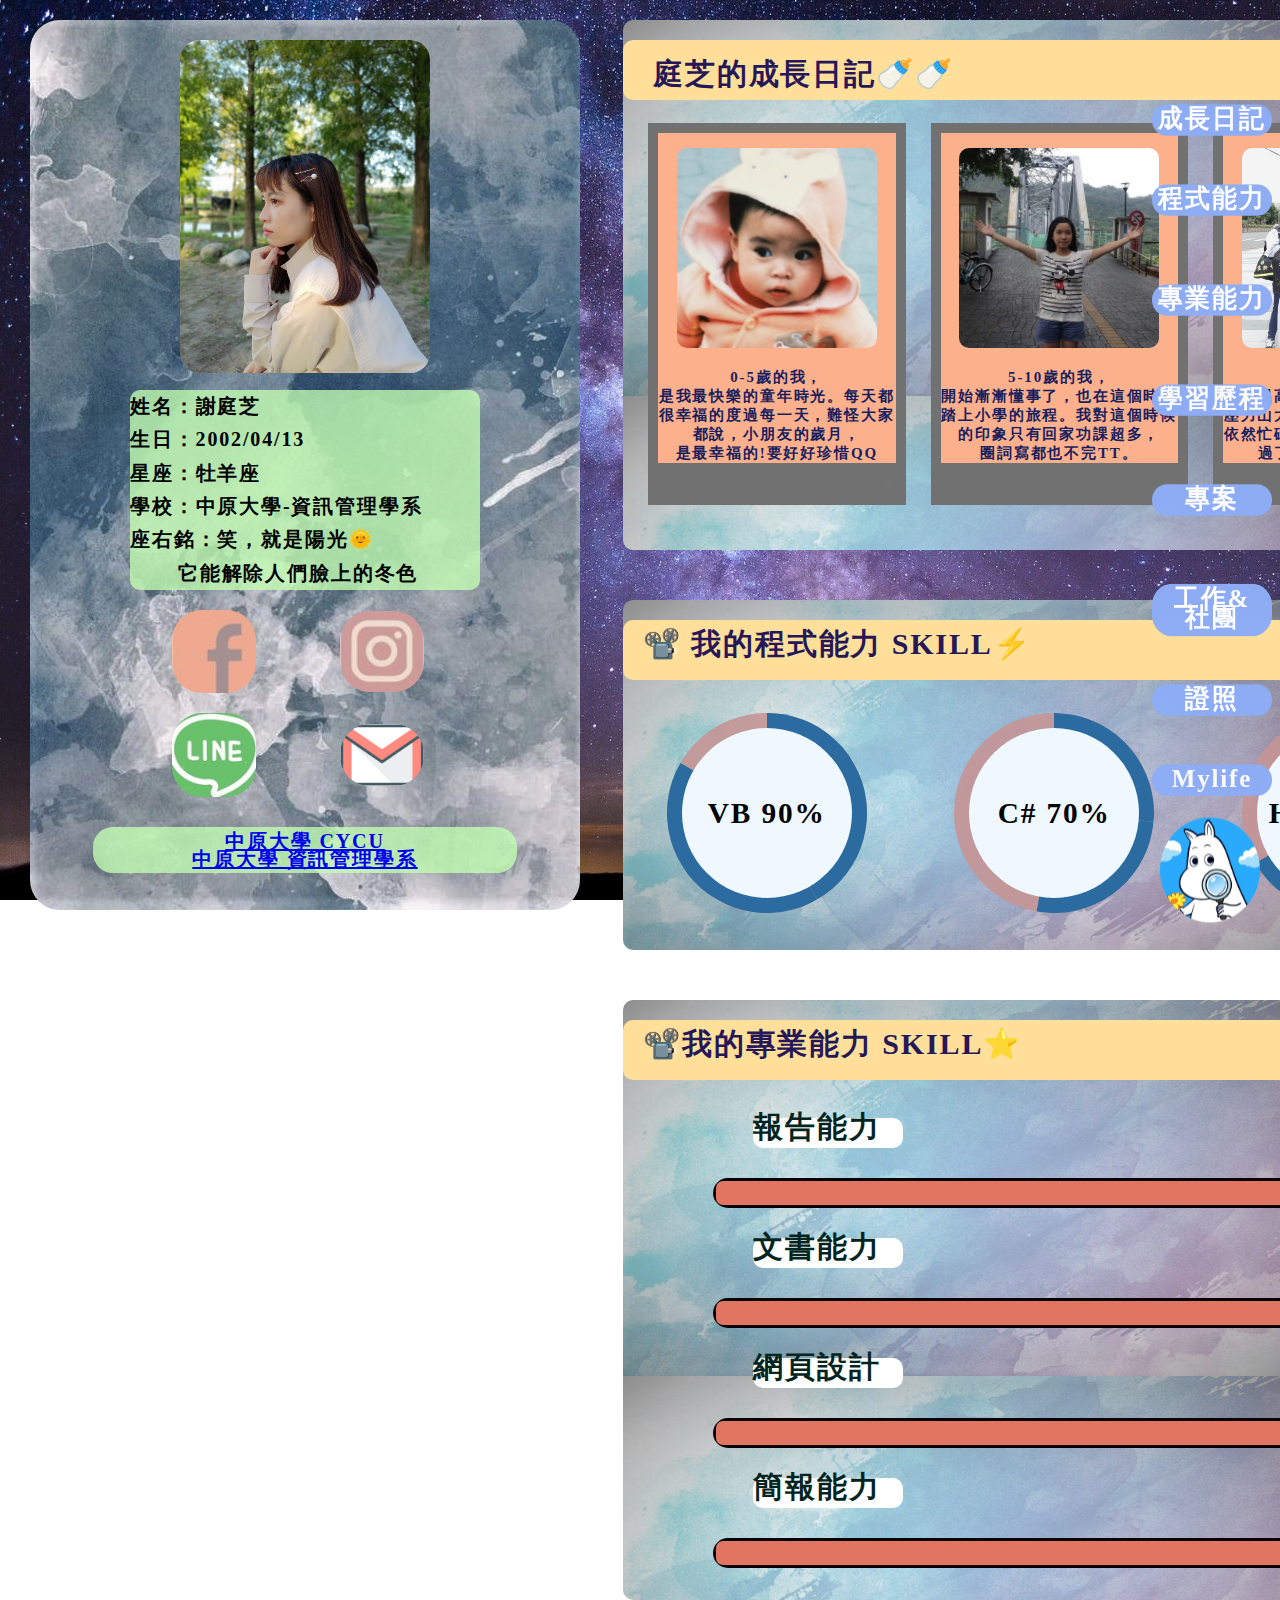
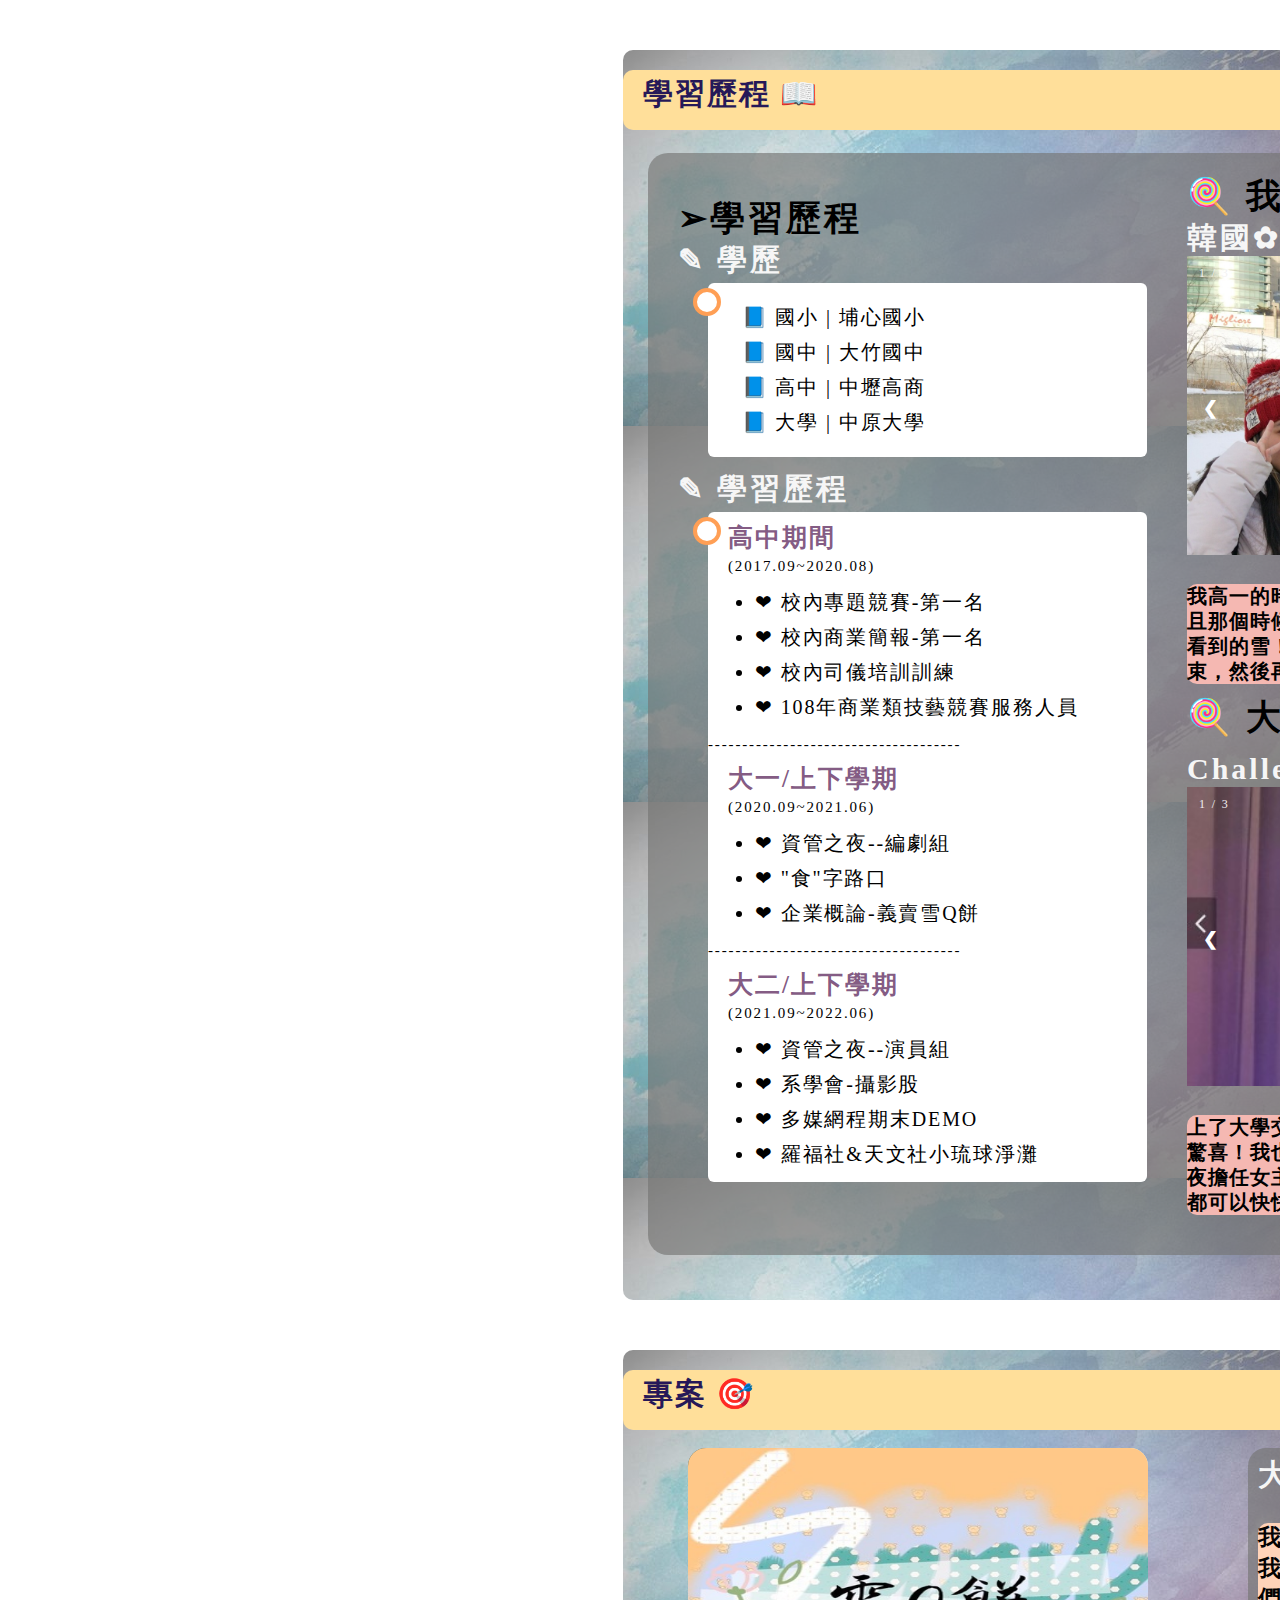
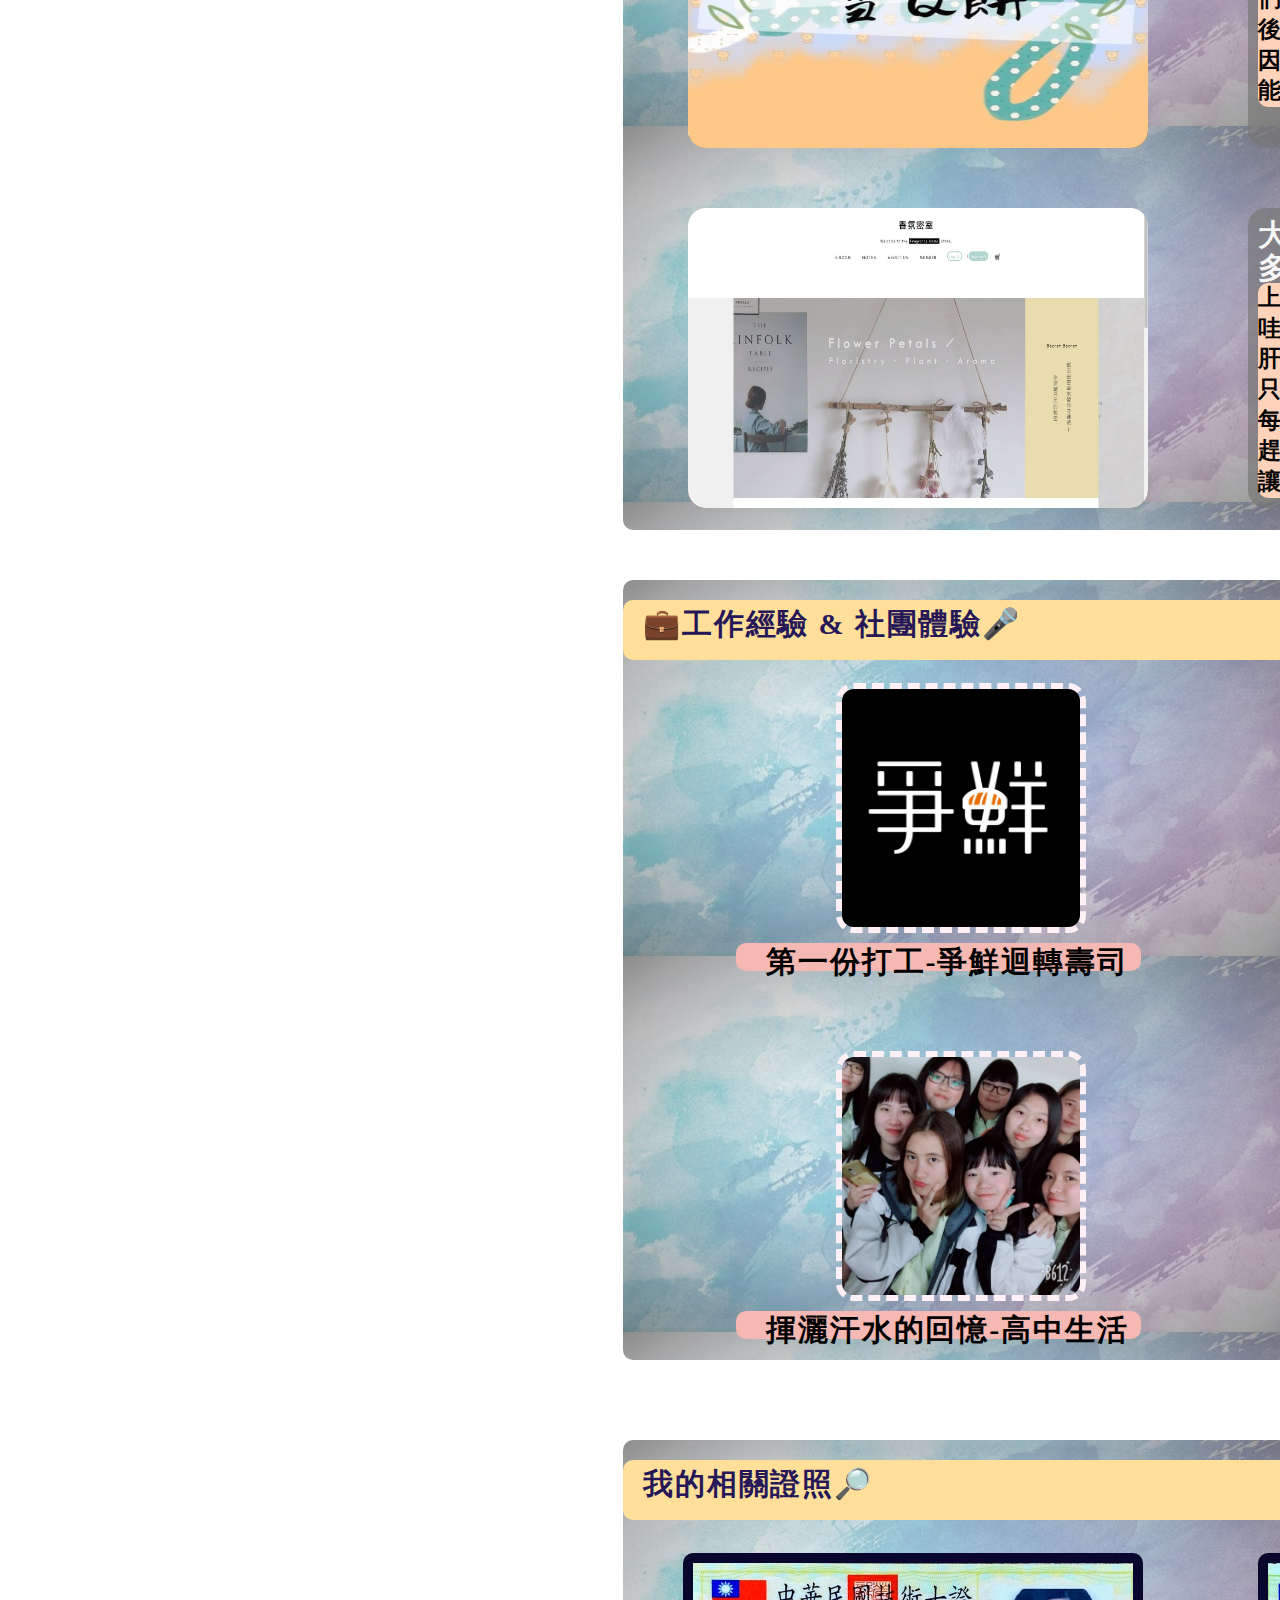
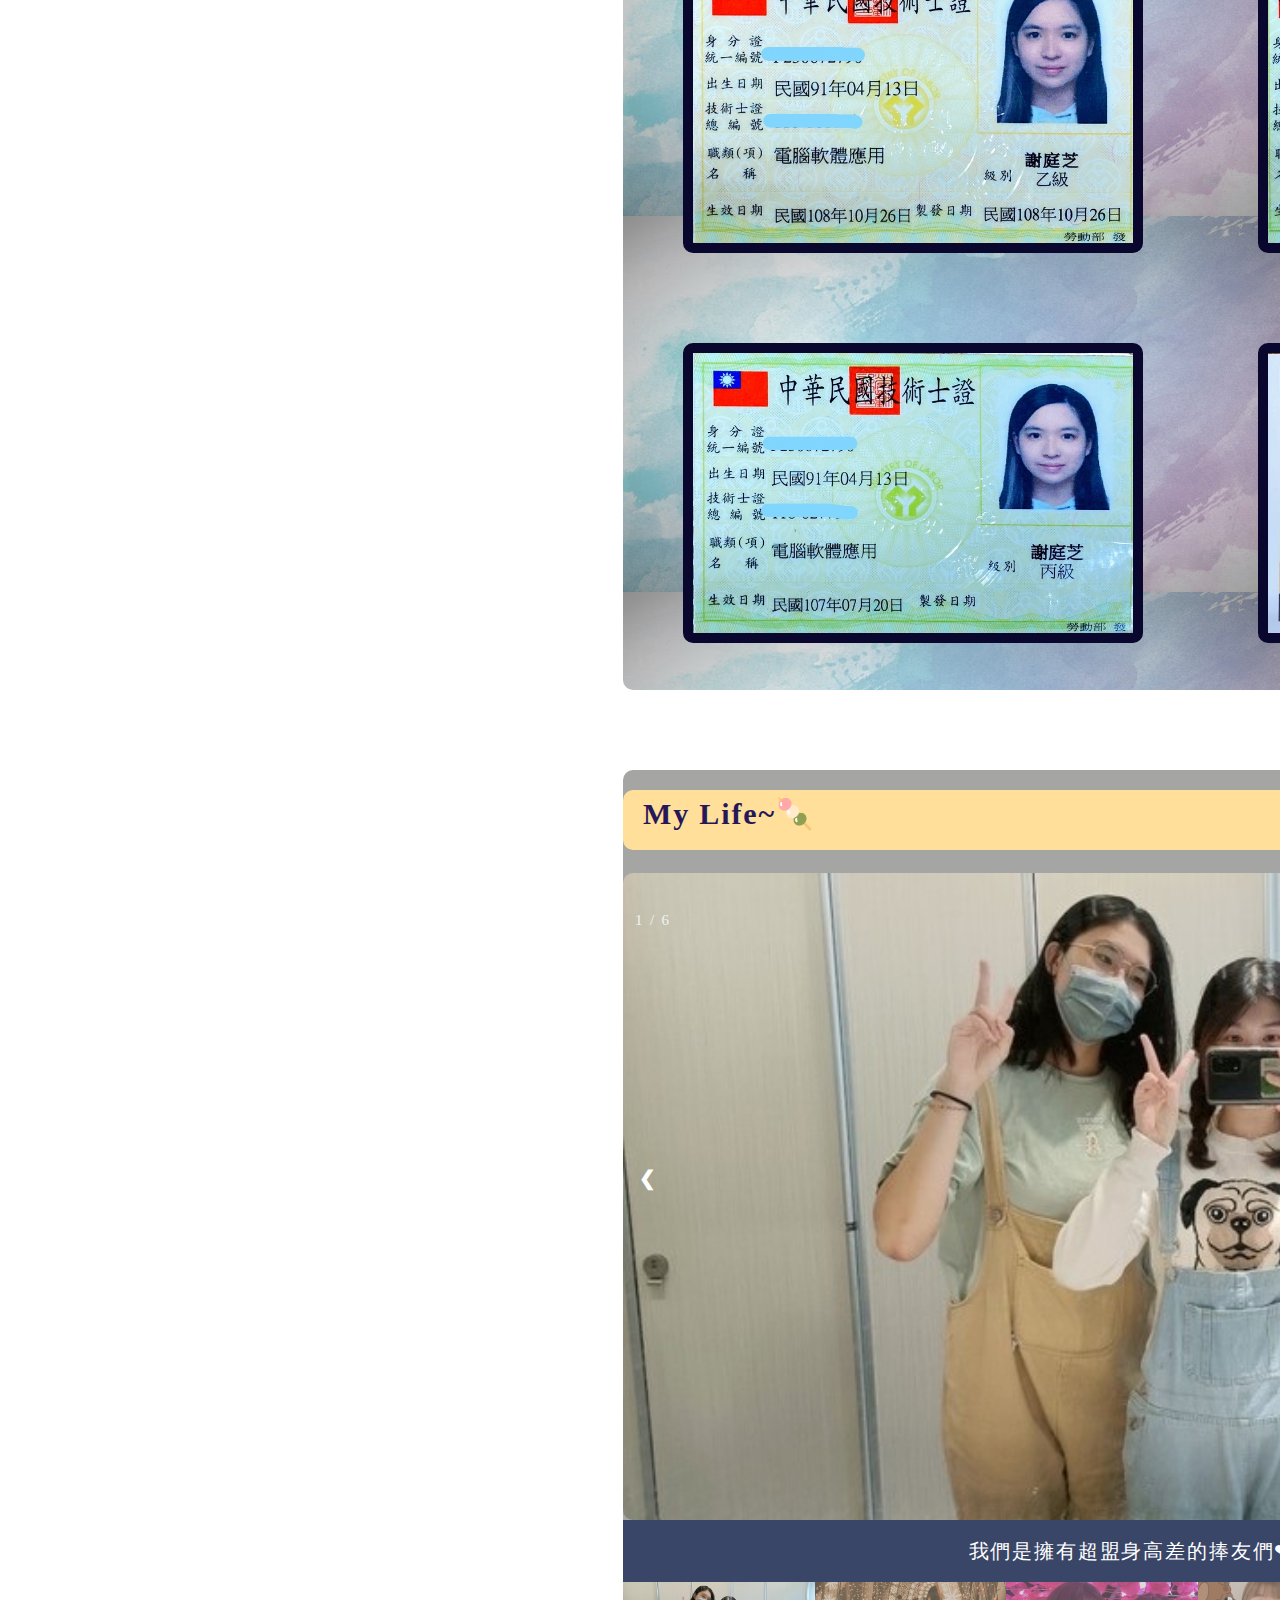
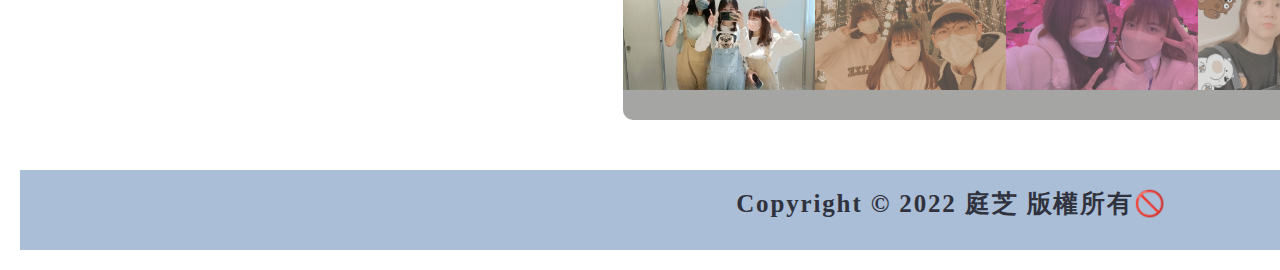
==== commit 1d0e2200: "Add files via upload" ====
--- a/index.html
+++ b/index.html
@@ -1,5 +1,6 @@
 <!DOCTYPE html>
 <html lang="en">
+
 <head>
     <meta charset="UTF-8">
     <meta http-equiv="X-UA-Compatible" content="IE=edge">
@@ -11,25 +12,26 @@
     <link rel="stylesheet" type="text/css" href="assets/css/skill.css">
     <link rel="stylesheet" type="text/css" href="assets/css/progem skill{.css">
 </head>
+
 <body>
-<header>
-        
-    <div class="box-1" id="box-1">
-        <div class ="box-1-img">
-            <img src="./assets/img/big head.jpg" class="big" >
-            <img src="./assets/img/big2.jpg" class="big" alt="">
-        </div>
+    <header>
+
+        <div class="box-1" id="box-1">
+            <div class="box-1-img">
+                <img src="./assets/img/big head.jpg" class="big">
+                <img src="./assets/img/big2.jpg" class="big" alt="">
+            </div>
             <div class="inword">
                 <p>
-            姓名：謝庭芝<br>
-            生日：2002/04/13<br>
-            星座：牡羊座<br>
-            學校：中原大學-資訊管理學系<br>
-            座右銘：笑，就是陽光🌞<br>&nbsp;&nbsp;&nbsp;&nbsp;&nbsp;&nbsp;&nbsp;它能解除人們臉上的冬色
+                    姓名：謝庭芝<br>
+                    生日：2002/04/13<br>
+                    星座：牡羊座<br>
+                    學校：中原大學-資訊管理學系<br>
+                    座右銘：笑，就是陽光🌞<br>&nbsp;&nbsp;&nbsp;&nbsp;&nbsp;&nbsp;&nbsp;它能解除人們臉上的冬色
                 </p>
             </div>
-        
-        
+
+
             <div class="l1">
                 <a href="https://www.facebook.com/profile.php?id=100004762840211" target="_blank">
                     <img src="./assets/img/f.jpg" class="fl">
@@ -38,9 +40,9 @@
                     <img src="./assets/img/ig.jpg" class="f2">
                 </a>
             </div>
-           
+
             <div style="clear:both;"></div>
-       
+
             <div class="l1">
                 <a href="https://line.me/ti/p/zp4WIFjMxd" target="_blank" clas="line1">
                     <img src="./assets/img/line.jpg" class="fl">
@@ -49,492 +51,507 @@
                     <img src="./assets/img/email.png" class="f2">
                 </a>
             </div>
-     
+
             <div style="clear:both;"></div>
-        
+
             <div class="l2">
                 <div class="cycuIM">
                     <a href="https://www1.cycu.edu.tw/" target="_blank">中原大學 CYCU</a><br>
-                    <a href="https://im.cycu.edu.tw/%e9%97%9c%e6%96%bc%e6%9c%ac%e7%b3%bb/%e7%b3%bb%e6%89%80%e4%bb%8b%e7%b4%b9/" target="_blank">中原大學 資訊管理學系</a>
-                </div>
-            </div>
-        
-    </div>
-</header>
-<main>
-   
-    <div class="box-2" id="box-2">
-        <div class="part1">
-            <div id="growup">
-                <p class="gt">庭芝的成長日記🍼🍼</p>
-                <div class="b1">
-                    <button class="accordion active">
-                        <div class="photobackground">
-                            <img src="./assets/img/1-2.jpg" class="timephoto" onmouseover="this.src='assets/img/1y.jpg'" onmouseout="this.src='assets/img/1-2.jpg'">
-                            <p class="time">0-5歲的我，<br>是我最快樂的童年時光。每天都很幸福的度過每一天，難怪大家都說，小朋友的歲月，<br>是最幸福的!要好好珍惜QQ</p>
-                        </div>
-                    </button>
-                </div>
-                <div class="b1">
-                    <button class="accordion active">
-                        <div class="photobackground">
-                            <img src="./assets/img/10.jpg" class="timephoto" onmouseover="this.src='assets/img/10-2.jpg'" onmouseout="this.src='assets/img/10.jpg'">
-                            <p class="time">5-10歲的我，<br>開始漸漸懂事了，也在這個時候踏上小學的旅程。我對這個時候的印象只有回家功課超多，<br>圈詞寫都也不完TT。</p>
-                        </div>
-                    </button>
-                </div>
-                <div class="b1">
-                    <button class="accordion active">
-                        <div class="photobackground">
-                            <img src="./assets/img/15-2.jpg" class="timephoto" onmouseover="this.src='assets/img/15.jpg'" onmouseout="this.src='assets/img/15-2.jpg'">
-                            <p class="time">10-15歲的我，<br>國中跟高中的階段，國中度過了壓力山大的會考，到了高中也是依然忙碌。就這樣忙忙碌碌的度過了高中三年的歲月。</p>
-                        </div>
-                    </button>
-                </div>
-                <div class="b1">
-                    <button class="accordion active">
-                        <div class="photobackground">
-                            <img src="./assets/img/20.jpg" class="timephoto" onmouseover="this.src='assets/img/20-3.jpg'" onmouseout="this.src='assets/img/20.jpg'">
-                            <p class="time">15-20歲的我，<br>ING中，上大學了，認識了很多新的朋友~也拓展了不一樣的朋友圈，很青春的歲月!<br>要好好把握!</p>
-                        </div>
-
-                    </button>
-                </div>
-
-        </div>
-    </div>
-</div>
-
-<div class="box-4" id="box-4">
-    <div class="part1">
-            <p class="gt">📽️ 我的程式能力 SKILL⚡️</p>
-            <div class="between">
-            <div class="play">
-                <div class="run"> 
-                    <div class="circle">   
-                        <div class="mask full">  
-                            <div class="fill"></div>
-                        </div> 
-                        <div class="mask">  
-                            <div class="fill"></div>
-                        </div>
-                            <div class="inside">VB 90%</div>
-                     </div>
-                 </div>
-            </div>
-
-            <div class="play">
-                <div class="run"> 
-                    <div class="circle">   
-                        <div class="mask full2">  
-                                <div class="fill2"></div>
-                        </div> 
-                        <div class="mask">  
-                                <div class="fill2"></div>
-                         </div>
+                    <a href="https://im.cycu.edu.tw/%e9%97%9c%e6%96%bc%e6%9c%ac%e7%b3%bb/%e7%b3%bb%e6%89%80%e4%bb%8b%e7%b4%b9/"
+                        target="_blank">中原大學 資訊管理學系</a>
+                </div>
+            </div>
+
+        </div>
+    </header>
+    <main>
+
+        <div class="box-2" id="box-2">
+            <div class="part1">
+                <div id="growup">
+                    <p class="gt">庭芝的成長日記🍼🍼</p>
+                    <div class="b1">
+                        <button class="accordion active">
+                            <div class="photobackground">
+                                <img src="./assets/img/1-2.jpg" class="timephoto"
+                                    onmouseover="this.src='assets/img/1y.jpg'"
+                                    onmouseout="this.src='assets/img/1-2.jpg'">
+                                <p class="time">0-5歲的我，<br>是我最快樂的童年時光。每天都很幸福的度過每一天，難怪大家都說，小朋友的歲月，<br>是最幸福的!要好好珍惜QQ</p>
+                            </div>
+                        </button>
+                    </div>
+                    <div class="b1">
+                        <button class="accordion active">
+                            <div class="photobackground">
+                                <img src="./assets/img/10.jpg" class="timephoto"
+                                    onmouseover="this.src='assets/img/10-2.jpg'"
+                                    onmouseout="this.src='assets/img/10.jpg'">
+                                <p class="time">5-10歲的我，<br>開始漸漸懂事了，也在這個時候踏上小學的旅程。我對這個時候的印象只有回家功課超多，<br>圈詞寫都也不完TT。</p>
+                            </div>
+                        </button>
+                    </div>
+                    <div class="b1">
+                        <button class="accordion active">
+                            <div class="photobackground">
+                                <img src="./assets/img/15-2.jpg" class="timephoto"
+                                    onmouseover="this.src='assets/img/15.jpg'"
+                                    onmouseout="this.src='assets/img/15-2.jpg'">
+                                <p class="time">10-15歲的我，<br>國中跟高中的階段，國中度過了壓力山大的會考，到了高中也是依然忙碌。就這樣忙忙碌碌的度過了高中三年的歲月。</p>
+                            </div>
+                        </button>
+                    </div>
+                    <div class="b1">
+                        <button class="accordion active">
+                            <div class="photobackground">
+                                <img src="./assets/img/20.jpg" class="timephoto"
+                                    onmouseover="this.src='assets/img/20-3.jpg'"
+                                    onmouseout="this.src='assets/img/20.jpg'">
+                                <p class="time">15-20歲的我，<br>ING中，上大學了，認識了很多新的朋友~也拓展了不一樣的朋友圈，很青春的歲月!<br>要好好把握!</p>
+                            </div>
+
+                        </button>
+                    </div>
+
+                </div>
+            </div>
+        </div>
+
+        <div class="box-4" id="box-4">
+            <div class="part1">
+                <p class="gt">📽️ 我的程式能力 SKILL⚡️</p>
+                <div class="between">
+                    <div class="play">
+                        <div class="run">
+                            <div class="circle">
+                                <div class="mask full">
+                                    <div class="fill"></div>
+                                </div>
+                                <div class="mask">
+                                    <div class="fill"></div>
+                                </div>
+                                <div class="inside">VB 90%</div>
+                            </div>
+                        </div>
+                    </div>
+
+                    <div class="play">
+                        <div class="run">
+                            <div class="circle">
+                                <div class="mask full2">
+                                    <div class="fill2"></div>
+                                </div>
+                                <div class="mask">
+                                    <div class="fill2"></div>
+                                </div>
                                 <div class="inside">C# 70%</div>
-                    </div>
-                </div>
-            </div>
-            <div class="play">
-                    <div class="run"> 
-                        <div class="circle">   
-                             <div class="mask full3">  
-                                 <div class="fill3"></div>
-                            </div> 
-                            <div class="mask">  
-                                <div class="fill3"></div>
-                            </div>
+                            </div>
+                        </div>
+                    </div>
+                    <div class="play">
+                        <div class="run">
+                            <div class="circle">
+                                <div class="mask full3">
+                                    <div class="fill3"></div>
+                                </div>
+                                <div class="mask">
+                                    <div class="fill3"></div>
+                                </div>
                                 <div class="inside">Html 80%</div>
-                         </div>
-                    </div>
-            </div>
-                        <div class="play">
-                            <div class="run"> 
-                                <div class="circle">   
-                                    <div class="mask full4">  
-                                        <div class="fill4"></div>
-                                    </div> 
-                                    <div class="mask">  
-                                        <div class="fill4"></div>
-                                    </div>
-                                        <div class="inside">CSS 85%</div>
-                                    </div>
-                                </div>
-                            </div>
-                            
-        </div>
-    </div>
-</div>
-
-<div class="box-3" id="box-3">
-    <div class="part1">
-        <p class="gt">📽️我的專業能力 SKILL⭐️</p>
-        <div class="c1">
-            <p class="report">報告能力</p>
-            <div class="progress">
-                <div class="progress-bar"   id=C style="width: 90%;">
-                    <span>90%</span>
-                </div>
-            </div>
-            <p class="report">文書能力</p>
-            <div class="progress">
-                <div class="progress-bar"  id=JAVA style="width: 85% ;">
-                    <span>85%</span>
-                </div>
-            </div>
-            <p class="report">網頁設計</p>
-            <div class="progress">
-                <div class="progress-bar"  id=PYTHON style="width: 70% ;">
-                    <span>70%</span>
-                </div>
-            </div>
-            
-            <p class="report">簡報能力</p>
-            <div class="progress">
-                <div class="progress-bar"  id=HTML style="width: 90% ;">
-                    <span>90%</span>
-                </div>
-            </div>
-            
-        </div>
-    </div>
-
-</div>
-
-   <div class ="box-7" id="box-7">
-       <div class="part1">
-        <p class="gt">學習歷程 📖</p>
-        <div class="back1">
-          <div class ="d1">
-            
-              <h1>
-                ➢學習歷程
-              </h1>
-              <h2>✎ 學歷 </h2>
-              <div class="timerline">
-                  <div class="container right2" style="left: 0px;margin: 0px 0px 0px 0px; width:100%;">
-                    <div class="content">
-                        <ul class="list1">
-                            <li>&nbsp;&nbsp;📘 國小 | 埔心國小</li>
-                            <li>&nbsp;&nbsp;📘 國中 | 大竹國中</li>
-                            <li>&nbsp;&nbsp;📘 高中 | 中壢高商</li>
-                            <li>&nbsp;&nbsp;📘 大學 | 中原大學</li>
-                        </ul>
-                    </div>
-                </div>
-              </div>
-              <h2>✎ 學習歷程</h2>
-              <div class="timerline">
-                <div class="container right2" style="left: 0px;margin: 0px 0px 0px 0px; width:100%;">
-                  <div class="content">
-                          <h1>高中期間</h1>
-                          <span>(2017.09~2020.08)</span>
-                          <ul class="list2">
-                              <li>
-                                ❤ 校內專題競賽-第一名
-                              </li>
-                              <li>
-                                ❤ 校內商業簡報-第一名
-                              </li>
-                             <li>
-                                ❤ 校內司儀培訓訓練
-                             </li>
-                            <li>
-                                ❤ 108年商業類技藝競賽服務人員
-                            </li>
-                         </ul>
-                         -------------------------------------
-                         <h1>大一/上下學期</h1>
-                          <span>(2020.09~2021.06)</span>
-                          <ul class="list2">
-                              <li>
-                                ❤  資管之夜--編劇組
-                              </li>
-                              <li>
-                                ❤  "食"字路口
-                              </li>
-                            <li>
-                                ❤  企業概論-義賣雪Q餅
-                            </li>
-                          </ul>
-                          -------------------------------------
-                          <h1>大二/上下學期</h1>
-                          <span>(2021.09~2022.06)</span>
-                          <ul class="list2">
-                              <li>
-                                ❤  資管之夜--演員組
-                              </li>
-                              <li>
-                                ❤  系學會-攝影股
-                              </li>
-                            <li>
-                                ❤  多媒網程期末DEMO
-                            </li>
-                            <li>
-                                ❤  羅福社&天文社小琉球淨灘
-                            </li>
-                          </ul>
-                  </div>
-                </div>
-              </div>
-            </div>
-            <!--------------------------------------------------------------->
-            <div class="d2">
-                <h1>🍭 我的生活體驗</h1>
-               <h2>韓國✿</h2>
-               <div class="slideshow-container">
-                <div class="mySlides1">
-                    <div class="numbertext">1 / 3</div>
-                  <img src="./assets/img/k.jpg" style="width:100%">
-                </div>
-              
-                <div class="mySlides1">
-                    <div class="numbertext">2/ 3</div>
-                  <img src="./assets/img/k1.jpg" style="width:100%">
-                </div>
-              
-                <div class="mySlides1">
-                    <div class="numbertext">3 / 3</div>
-                  <img src="./assets/img/k-2.jpg" style="width:100%">
-                </div>
-              
-                <a class="prev" onclick="plusSlides(-1, 0)">&#10094;</a>
-                <a class="next" onclick="plusSlides(1, 0)">&#10095;</a>
-              </div>
-              <div style="text-align:center">
-                <span class="dot" onclick="currentSlide(1)"></span> 
-                <span class="dot" onclick="currentSlide(2)"></span> 
-                <span class="dot" onclick="currentSlide(3)"></span> 
-              </div>
-              <p>
-                我高一的時候，這是我第一次去韓國，真的超喜歡的！而且那個時候剛好也下雪，在那裡我也摸到了我人生第一次看到的雪！整趟旅程都非常的開心～希望疫情可以趕快結束，然後再出國一次！
-              </p>
-              <h6>🍭 大學Happy Life~</h6>
-              <h2>Challenge~㋡</h2>
-              <div class="slideshow-container">
-                <div class="mySlides2">
-                    <div class="numbertext">1 / 3</div>
-                  <img src="./assets/img/hf.jpg" style="width:100%">
-                </div>
-              
-                <div class="mySlides2">
-                    <div class="numbertext">2 / 3</div>
-                  <img src="./assets/img/hf1.png" style="width:100%">
-                </div>
-              
-                <div class="mySlides2">
-                    <div class="numbertext">3 / 3</div>
-                  <img src="./assets/img/hf2.png" style="width:100%">
-                </div>
-              
-                <a class="prev" onclick="plusSlides(-1, 1)">&#10094;</a>
-                <a class="next" onclick="plusSlides(1, 1)">&#10095;</a>
-              </div>
-              <div style="text-align:center">
-                <span class="dot" onclick="currentSlide(1)"></span> 
-                <span class="dot" onclick="currentSlide(2)"></span> 
-                <span class="dot" onclick="currentSlide(3)"></span> 
-              </div>
-              <P>
-                上了大學交了很多各式各樣的朋朋～每天都會有不一樣的驚喜！我也在大學做了很多突破自己的事，像是在資管之夜擔任女主～等等。期待往後的日子可以更加五彩繽紛，都可以快快樂樂地度過每一天。🌈
-              </P>
-            </div>
-            
-        </div>
-      </div>
-    </div>
-
-    
-    
-    <div class="box-5" id="box-5">
-        <div class="part1">
-            <div>
-                <p class="gt">專案 🎯</p>
+                            </div>
+                        </div>
+                    </div>
+                    <div class="play">
+                        <div class="run">
+                            <div class="circle">
+                                <div class="mask full4">
+                                    <div class="fill4"></div>
+                                </div>
+                                <div class="mask">
+                                    <div class="fill4"></div>
+                                </div>
+                                <div class="inside">CSS 85%</div>
+                            </div>
+                        </div>
+                    </div>
+
+                </div>
+            </div>
+        </div>
+
+        <div class="box-3" id="box-3">
+            <div class="part1">
+                <p class="gt">📽️我的專業能力 SKILL⭐️</p>
+                <div class="c1">
+                    <p class="report">報告能力</p>
+                    <div class="progress">
+                        <div class="progress-bar" id=C style="width: 90%;">
+                            <span>90%</span>
+                        </div>
+                    </div>
+                    <p class="report">文書能力</p>
+                    <div class="progress">
+                        <div class="progress-bar" id=JAVA style="width: 85% ;">
+                            <span>85%</span>
+                        </div>
+                    </div>
+                    <p class="report">網頁設計</p>
+                    <div class="progress">
+                        <div class="progress-bar" id=PYTHON style="width: 70% ;">
+                            <span>70%</span>
+                        </div>
+                    </div>
+
+                    <p class="report">簡報能力</p>
+                    <div class="progress">
+                        <div class="progress-bar" id=HTML style="width: 90% ;">
+                            <span>90%</span>
+                        </div>
+                    </div>
+
+                </div>
+            </div>
+
+        </div>
+
+        <div class="box-7" id="box-7">
+            <div class="part1">
+                <p class="gt">學習歷程 📖</p>
+                <div class="back1">
+                    <div class="d1">
+
+                        <h1>
+                            ➢學習歷程
+                        </h1>
+                        <h2>✎ 學歷 </h2>
+                        <div class="timerline">
+                            <div class="container right2" style="left: 0px;margin: 0px 0px 0px 0px; width:100%;">
+                                <div class="content">
+                                    <ul class="list1">
+                                        <li>&nbsp;&nbsp;📘 國小 | 埔心國小</li>
+                                        <li>&nbsp;&nbsp;📘 國中 | 大竹國中</li>
+                                        <li>&nbsp;&nbsp;📘 高中 | 中壢高商</li>
+                                        <li>&nbsp;&nbsp;📘 大學 | 中原大學</li>
+                                    </ul>
+                                </div>
+                            </div>
+                        </div>
+                        <h2>✎ 學習歷程</h2>
+                        <div class="timerline">
+                            <div class="container right2" style="left: 0px;margin: 0px 0px 0px 0px; width:100%;">
+                                <div class="content">
+                                    <h1>高中期間</h1>
+                                    <span>(2017.09~2020.08)</span>
+                                    <ul class="list2">
+                                        <li>
+                                            ❤ 校內專題競賽-第一名
+                                        </li>
+                                        <li>
+                                            ❤ 校內商業簡報-第一名
+                                        </li>
+                                        <li>
+                                            ❤ 校內司儀培訓訓練
+                                        </li>
+                                        <li>
+                                            ❤ 108年商業類技藝競賽服務人員
+                                        </li>
+                                    </ul>
+                                    -------------------------------------
+                                    <h1>大一/上下學期</h1>
+                                    <span>(2020.09~2021.06)</span>
+                                    <ul class="list2">
+                                        <li>
+                                            ❤ 資管之夜--編劇組
+                                        </li>
+                                        <li>
+                                            ❤ "食"字路口
+                                        </li>
+                                        <li>
+                                            ❤ 企業概論-義賣雪Q餅
+                                        </li>
+                                    </ul>
+                                    -------------------------------------
+                                    <h1>大二/上下學期</h1>
+                                    <span>(2021.09~2022.06)</span>
+                                    <ul class="list2">
+                                        <li>
+                                            ❤ 資管之夜--演員組
+                                        </li>
+                                        <li>
+                                            ❤ 系學會-攝影股
+                                        </li>
+                                        <li>
+                                            ❤ 多媒網程期末DEMO
+                                        </li>
+                                        <li>
+                                            ❤ 羅福社&天文社小琉球淨灘
+                                        </li>
+                                    </ul>
+                                </div>
+                            </div>
+                        </div>
+                    </div>
+                    <!--------------------------------------------------------------->
+                    <div class="d2">
+                        <h1>🍭 我的生活體驗</h1>
+                        <h2>韓國✿</h2>
+                        <div class="slideshow-container">
+                            <div class="mySlides1">
+                                <div class="numbertext">1 / 3</div>
+                                <img src="./assets/img/k.jpg" style="width:100%">
+                            </div>
+
+                            <div class="mySlides1">
+                                <div class="numbertext">2/ 3</div>
+                                <img src="./assets/img/k1.jpg" style="width:100%">
+                            </div>
+
+                            <div class="mySlides1">
+                                <div class="numbertext">3 / 3</div>
+                                <img src="./assets/img/k-2.jpg" style="width:100%">
+                            </div>
+
+                            <a class="prev" onclick="plusSlides(-1, 0)">&#10094;</a>
+                            <a class="next" onclick="plusSlides(1, 0)">&#10095;</a>
+                        </div>
+                        <div style="text-align:center">
+                            <span class="dot" onclick="currentSlide(1)"></span>
+                            <span class="dot" onclick="currentSlide(2)"></span>
+                            <span class="dot" onclick="currentSlide(3)"></span>
+                        </div>
+                        <p>
+                            我高一的時候，這是我第一次去韓國，真的超喜歡的！而且那個時候剛好也下雪，在那裡我也摸到了我人生第一次看到的雪！整趟旅程都非常的開心～希望疫情可以趕快結束，然後再出國一次！
+                        </p>
+                        <h6>🍭 大學Happy Life~</h6>
+                        <h2>Challenge~㋡</h2>
+                        <div class="slideshow-container">
+                            <div class="mySlides2">
+                                <div class="numbertext">1 / 3</div>
+                                <img src="./assets/img/hf.jpg" style="width:100%">
+                            </div>
+
+                            <div class="mySlides2">
+                                <div class="numbertext">2 / 3</div>
+                                <img src="./assets/img/hf1.png" style="width:100%">
+                            </div>
+
+                            <div class="mySlides2">
+                                <div class="numbertext">3 / 3</div>
+                                <img src="./assets/img/hf2.png" style="width:100%">
+                            </div>
+
+                            <a class="prev" onclick="plusSlides(-1, 1)">&#10094;</a>
+                            <a class="next" onclick="plusSlides(1, 1)">&#10095;</a>
+                        </div>
+                        <div style="text-align:center">
+                            <span class="dot" onclick="currentSlide(1)"></span>
+                            <span class="dot" onclick="currentSlide(2)"></span>
+                            <span class="dot" onclick="currentSlide(3)"></span>
+                        </div>
+                        <P>
+                            上了大學交了很多各式各樣的朋朋～每天都會有不一樣的驚喜！我也在大學做了很多突破自己的事，像是在資管之夜擔任女主～等等。期待往後的日子可以更加五彩繽紛，都可以快快樂樂地度過每一天。🌈
+                        </P>
+                    </div>
+
+                </div>
+            </div>
+        </div>
+
+
+
+        <div class="box-5" id="box-5">
+            <div class="part1">
+                <div>
+                    <p class="gt">專案 🎯</p>
+                    <div class="between">
+                        <div class="snowq">
+                            <img src="./assets/img/Q.jpg" class="photoQ" alt="">
+                            <img src="./assets/img/Q2.jpg" class="photoQ" alt="">
+                        </div>
+                        <div class="word1">
+                            <h2 class="title3">大一下學期，企業概論</h2>
+                            <p class="word2">
+                                我們販賣的是路得學園的雪Q餅，起初我們團隊摩擦非常多，但是到了後期我們都彼此熟悉了對方為人處世，所以在後期我們團隊合作非常的團結。大家也因為這次的專題作業，讓自己辦事情的能力又更往上升了一階。
+                            </p>
+
+                        </div>
+                    </div>
+                    <div class="between">
+                        <div class="fphoto">
+                            <img src="./assets/img/d1.jpg" class="friendphoto" alt="">
+                            <img src="./assets/img/d2.jpg" class="friendphoto" alt="">
+                        </div>
+                        <div class="word1">
+                            <h2 class="title3">大二上學期，<br>多媒/網程期末demo</h2>
+                            <p class="word2">
+                                上學期乙班負責後段，甲班負責前端。哇！那個時候做這項專題真的可以用爆肝來比喻，因為時間的關係，我們後端只有1個禮拜的時間要生出來，我們幾乎每天睡覺都睡不到3小時，瘋狂的趕趕趕，不過我的隊友們每個都很厲害！也讓我們的這項專題順利的結束～
+                            </p>
+
+                        </div>
+                    </div>
+                </div>
+            </div>
+        </div>
+        <div class="box-6" id="box-6">
+            <div class="part1">
+                <p class="gt">💼工作經驗 & 社團體驗🎤</p>
+                <div class="between1">
+                    <div>
+                        <div class="container6">
+                            <img src="./assets/img/fish.png" alt="Avatar" class="image">
+                            <div class="middle">
+                                <div class="text">我15歲的夏天就去打工了!這也奠定的我打工的基礎,讓我日後工作比較快就可以習慣職場環境，所以早點出去打工也是有好處的!🍣</div>
+
+                            </div>
+                        </div>
+                        <p> &nbsp;&nbsp;第一份打工-爭鮮迴轉壽司</p>
+                    </div>
+
+                    <div>
+                        <div class="container7">
+                            <img src="./assets/img/ups.jpg" alt="Avatar" class="image">
+                            <div class="middle">
+                                <div class="text">爭鮮離職後,我還有陸續做過很多工作,但目前從大一到現在我都是在UPS裡面工作,現在依然ing中。💼</div>
+                            </div>
+                        </div>
+                        <p> &nbsp;大學工讀-UPS物流&nbsp;</p>
+                    </div>
+                </div>
+                <div class="between1">
+                    <div>
+                        <div class="container8">
+                            <img src="./assets/img/h2.jpg" alt="Avatar" class="image">
+                            <div class="middle">
+                                <div class="text">時間過得好快，高中3年的時光一下就結束了。高中時,我曾經參加過康輔社,想當初真的好快樂呀!🥨</div>
+                            </div>
+                        </div>
+                        <p> &nbsp;&nbsp;揮灑汗水的回憶-高中生活</p>
+                    </div>
+
+                    <div>
+                        <div class="container9">
+                            <img src="./assets/img/u.jpg" alt="Avatar" class="image">
+                            <div class="middle">
+                                <div class="text">大學我有參加卡拉ok社還有春暉社,兩個社團都很好玩~真的是沒有後悔加入呢!期待未來的大學生活也可以快快樂樂的❤️</div>
+                            </div>
+                        </div>
+                        <p> &nbsp;&nbsp;快樂的青春歲月-大學</p>
+                    </div>
+                </div>
+            </div>
+        </div>
+
+        <div class="box-8" id="box-8">
+            <div class="part1">
+                <p class="gt">我的相關證照🔎</p>
+
                 <div class="between">
-                    <div class="snowq">
-                        <img src="./assets/img/Q.jpg" class="photoQ" alt="">
-                         <img src="./assets/img/Q2.jpg" class="photoQ" alt="" >
-                    </div>
-                    <div class="word1">
-                        <h2 class="title3">大一下學期，企業概論</h2>
-                        <p class="word2">
-                            我們販賣的是路得學園的雪Q餅，起初我們團隊摩擦非常多，但是到了後期我們都彼此熟悉了對方為人處世，所以在後期我們團隊合作非常的團結。大家也因為這次的專題作業，讓自己辦事情的能力又更往上升了一階。
-                        </p>
-
+                    <div class="containerli">
+                        <img src="./assets/img/li.jpg" alt="Avatar" class="lip">
+                        <div class="overlay">
+                            <div class="textli">電腦軟體應用<br>-乙級</div>
+                        </div>
+                    </div>
+                    <div class="containerli">
+                        <img src="./assets/img/li-1.jpg" alt="Avatar" class="lip">
+                        <div class="overlay">
+                            <div class="textli">會計事務資訊<br>-丙級</div>
+                        </div>
                     </div>
                 </div>
                 <div class="between">
-                    <div class="fphoto">
-                        <img src="./assets/img/d1.jpg" class="friendphoto" alt="" >
-                        <img src="./assets/img/d2.jpg" class="friendphoto" alt="" >
-                    </div>
-                    <div class="word1">
-                        <h2 class="title3">大二上學期，<br>多媒/網程期末demo</h2>
-                        <p class="word2">
-                            上學期乙班負責後段，甲班負責前端。哇！那個時候做這項專題真的可以用爆肝來比喻，因為時間的關係，我們後端只有1個禮拜的時間要生出來，我們幾乎每天睡覺都睡不到3小時，瘋狂的趕趕趕，不過我的隊友們每個都很厲害！也讓我們的這項專題順利的結束～
-                        </p>
-
-                    </div>
-                </div>
-            </div>
-        </div>
-    </div>
-    <div class="box-6" id="box-6">
-        <div class="part1">
-        <p class="gt">💼工作經驗 & 社團體驗🎤</p>
-            <div class="between1">
-                <div>
-                    <div class="container6">
-                        <img src="./assets/img/fish.png" alt="Avatar" class="image" >
-                        <div class="middle">
-                            <div class="text">我15歲的夏天就去打工了!這也奠定的我打工的基礎,讓我日後工作比較快就可以習慣職場環境，所以早點出去打工也是有好處的!🍣</div>
-
-                        </div>
-                    </div>
-                    <p> &nbsp;&nbsp;第一份打工-爭鮮迴轉壽司</p>
-                </div>
-                
-                <div> 
-                    <div class="container7">
-                         <img src="./assets/img/ups.jpg" alt="Avatar" class="image" >
-                            <div class="middle">
-                            <div class="text">爭鮮離職後,我還有陸續做過很多工作,但目前從大一到現在我都是在UPS裡面工作,現在依然ing中。💼</div>
-                            </div>
-                    </div>
-                    <p> &nbsp;大學工讀-UPS物流&nbsp;</p>
-                </div>
-            </div> 
-            <div class="between1">
-                <div>
-                    <div class="container8">
-                        <img src="./assets/img/h2.jpg" alt="Avatar" class="image" >
-                        <div class="middle">
-                            <div class="text">時間過得好快，高中3年的時光一下就結束了。高中時,我曾經參加過康輔社,想當初真的好快樂呀!🥨</div>
-                        </div>
-                    </div>
-                    <p> &nbsp;&nbsp;揮灑汗水的回憶-高中生活</p>
-                </div>
-              
-                <div> 
-                    <div class="container9">
-                         <img src="./assets/img/u.jpg" alt="Avatar" class="image" >
-                            <div class="middle">
-                            <div class="text">大學我有參加卡拉ok社還有春暉社,兩個社團都很好玩~真的是沒有後悔加入呢!期待未來的大學生活也可以快快樂樂的❤️</div>
-                            </div>
-                    </div>
-                    <p> &nbsp;&nbsp;快樂的青春歲月-大學</p>
-                </div>
-            </div> 
-         </div>
-    </div>
-    
-    <div class="box-8" id="box-8">
-            <div class="part1">
-                <p class="gt">我的相關證照🔎</p>
-        
-                    <div class="between">
-                        <div class="containerli">
-                            <img src="./assets/img/li.jpg" alt="Avatar" class="lip">
-                            <div class="overlay">
-                              <div class="textli">電腦軟體應用<br>-乙級</div>
-                            </div>
-                        </div>
-                        <div class="containerli">
-                            <img src="./assets/img/li-1.jpg" alt="Avatar" class="lip">
-                            <div class="overlay">
-                              <div class="textli">會計事務資訊<br>-丙級</div>
-                            </div>
-                        </div>
-                    </div>
-                    <div class="between">
-                        <div class="containerli">
-                            <img src="./assets/img/li-2.jpg" alt="Avatar" class="lip">
-                            <div class="overlay">
-                              <div class="textli">電腦軟體應用<br>-丙級</div>
-                            </div>
-                        </div>
-                        <div class="containerli">
-                            <img src="./assets/img/li-4.jpg" alt="Avatar" class="lip">
-                            <div class="overlay">
-                              <div class="textli">中打輸入34/分<br>(當天考試電腦重開機，所以才這麼慢QQ)</div>
-                            </div>
-                        </div>
-                    </div>
-
-        
-            </div>
-    
- </div>
-       <div class="box-9" id="box-9">
+                    <div class="containerli">
+                        <img src="./assets/img/li-2.jpg" alt="Avatar" class="lip">
+                        <div class="overlay">
+                            <div class="textli">電腦軟體應用<br>-丙級</div>
+                        </div>
+                    </div>
+                    <div class="containerli">
+                        <img src="./assets/img/li-4.jpg" alt="Avatar" class="lip">
+                        <div class="overlay">
+                            <div class="textli">中打輸入34/分<br>(當天考試電腦重開機，所以才這麼慢QQ)</div>
+                        </div>
+                    </div>
+                </div>
+
+
+            </div>
+
+        </div>
+        <div class="box-9" id="box-9">
             <!-- Container for the image gallery -->
             <div class="part1">
                 <p class="gt">My Life~🍡</p>
-                    <div class="containerbox9">
+                <div class="containerbox9">
                     <!-- Full-width images with number text -->
-                        <div class="mySlides9">
+                    <div class="mySlides9">
                         <div class="numbertext9">1 / 6</div>
-                            <img src="./assets/img/fd1.jpg" class="img9" style="width:100%">
-                        </div>
-  
-                     <div class="mySlides9">
-                    <div class="numbertext9">2 / 6</div>
-                             <img src="./assets/img/fd2.jpg" class="img9" style="width:100%">
-                    </div>
-                    
-                 <div class="mySlides9">
-                <div class="numbertext9">3 / 6</div>
+                        <img src="./assets/img/fd1.jpg" class="img9" style="width:100%">
+                    </div>
+
+                    <div class="mySlides9">
+                        <div class="numbertext9">2 / 6</div>
+                        <img src="./assets/img/fd2.jpg" class="img9" style="width:100%">
+                    </div>
+
+                    <div class="mySlides9">
+                        <div class="numbertext9">3 / 6</div>
                         <img src="./assets/img/fd3.jpg" class="img9" style="width:100%">
-                </div>
-  
-                 <div class="mySlides9">
-                <div class="numbertext9">4 / 6</div>
-                         <img src="./assets/img/fd4.jpg" class="img9" style="width:100%">
-                </div>
-  
-                <div class="mySlides9">
-                <div class="numbertext9">5 / 6</div>
+                    </div>
+
+                    <div class="mySlides9">
+                        <div class="numbertext9">4 / 6</div>
+                        <img src="./assets/img/fd4.jpg" class="img9" style="width:100%">
+                    </div>
+
+                    <div class="mySlides9">
+                        <div class="numbertext9">5 / 6</div>
                         <img src="./assets/img/fd5.jpg" class="img9" style="width:100%">
-                </div>
-  
-                <div class="mySlides9">
-                <div class="numbertext9">6 / 6</div>
-                    <img src="./assets/img/fd6.jpg" class="img9" style="width:100%">
-                 </div>
-  
-                <!-- Next and previous buttons -->
-                <a class="prev9" onclick="plusSlides1(-1)">&#10094;</a>
-                <a class="next9" onclick="plusSlides1(1)">&#10095;</a>
-  
-             <!-- Image text -->
-                <div class="caption-containerbox9">
-                    <p id="caption9"></p>
-                </div>
-  
-            <!-- Thumbnail images -->
-            <div class="row">
-                <div class="column">
-                    <img class="demo cursor" src="./assets/img/fd1.jpg"  style="width:100%" onclick="cSlide(1)" alt="我們是擁有超盟身高差的捧友們❤🧡💛💚💙💜">
-                </div>
-                <div class="column">
-                    <img class="demo cursor" src="./assets/img/fd2.jpg" style="width:100%" onclick="cSlide(2)" alt="說走就走團隊!，一起去耶誕城🎄">
-                </div>
-                <div class="column">
-                    <img class="demo cursor" src="./assets/img/fd3.jpg" style="width:100%" onclick="cSlide(3)" alt="我的辣妹朋朋，我們從國小到現在依然很好喔!🌸">
-                </div>
-                <div class="column">
-                    <img class="demo cursor" src="./assets/img/fd4.jpg" style="width:100%" onclick="cSlide(4)" alt="緣分真是奇妙，我們從同事變成了無話不說的朋友💞">
-                </div>
-                <div class="column">
-                    <img class="demo cursor" src="./assets/img/fd5.jpg" style="width:100%" onclick="cSlide(5)" alt="耶!我愛我的家人，好愛粗去玩!🚙💝">
-                </div>
-                <div class="column">
-                    <img class="demo cursor" src="./assets/img/fd6.jpg" style="width:100%" onclick="cSlide(6)" alt="劇本殺團隊!我是最雷隊員，從頭到尾搞不清楚狀況🐽">
-                </div>
-            </div>
-                   
-                </div>
-       </div>
+                    </div>
+
+                    <div class="mySlides9">
+                        <div class="numbertext9">6 / 6</div>
+                        <img src="./assets/img/fd6.jpg" class="img9" style="width:100%">
+                    </div>
+
+                    <!-- Next and previous buttons -->
+                    <a class="prev9" onclick="plusSlides1(-1)">&#10094;</a>
+                    <a class="next9" onclick="plusSlides1(1)">&#10095;</a>
+
+                    <!-- Image text -->
+                    <div class="caption-containerbox9">
+                        <p id="caption9"></p>
+                    </div>
+
+                    <!-- Thumbnail images -->
+                    <div class="row">
+                        <div class="column">
+                            <img class="demo cursor" src="./assets/img/fd1.jpg" style="width:100%" onclick="cSlide(1)"
+                                alt="我們是擁有超盟身高差的捧友們❤🧡💛💚💙💜">
+                        </div>
+                        <div class="column">
+                            <img class="demo cursor" src="./assets/img/fd2.jpg" style="width:100%" onclick="cSlide(2)"
+                                alt="說走就走團隊!，一起去耶誕城🎄">
+                        </div>
+                        <div class="column">
+                            <img class="demo cursor" src="./assets/img/fd3.jpg" style="width:100%" onclick="cSlide(3)"
+                                alt="我的辣妹朋朋，我們從國小到現在依然很好喔!🌸">
+                        </div>
+                        <div class="column">
+                            <img class="demo cursor" src="./assets/img/fd4.jpg" style="width:100%" onclick="cSlide(4)"
+                                alt="緣分真是奇妙，我們從同事變成了無話不說的朋友💞">
+                        </div>
+                        <div class="column">
+                            <img class="demo cursor" src="./assets/img/fd5.jpg" style="width:100%" onclick="cSlide(5)"
+                                alt="耶!我愛我的家人，好愛粗去玩!🚙💝">
+                        </div>
+                        <div class="column">
+                            <img class="demo cursor" src="./assets/img/fd6.jpg" style="width:100%" onclick="cSlide(6)"
+                                alt="劇本殺團隊!我是最雷隊員，從頭到尾搞不清楚狀況🐽">
+                        </div>
+                    </div>
+
+                </div>
+            </div>
         </div>
         <aside>
             <a href="index.html#box-2">
@@ -548,7 +565,7 @@
             </a>
             <a href="#box-7">
                 <p class="ch7">學習歷程</p>
-            </a> 
+            </a>
             <a href="#box-5">
                 <p class="ch5">專案</p>
             </a>
@@ -560,18 +577,20 @@
             </a>
             <a href="#box-9">
                 <p class="ch9">Mylife</p>
-            </a>     
-        
+            </a>
+
             <a href="#box-2" class="top">
-                <img src="./assets/img/moo.png" class="topphoto" onmouseover="this.src='assets./img/moo2.png'" onmouseout="this.src='assets/img/moo.png'" >
-            </a> 
+                <img src="./assets/img/moo.png" class="topphoto" onmouseover="this.src='assets/img/moo2.png'"
+                    onmouseout="this.src='assets/img/moo.png'">
+            </a>
         </aside>
     </main>
-    
-<script src="./assets/js/learning.js"></script>
-<script src="./assets/js/sad.js"></script> 
+
+    <script src="./assets/js/learning.js"></script>
+    <script src="./assets/js/sad.js"></script>
 </body>
 <footer>
     Copyright © 2022 庭芝 版權所有🚫
 </footer>
+
 </html>--- a/assets/css/project.css
+++ b/assets/css/project.css
@@ -145,7 +145,12 @@
     width: 350px;
     margin-top: 370px;
     display: block;
-
+    transition: 0.4s;
+
+}
+.inword:hover{
+    background-color:  #ffdf9a91;
+    transform: scale(1.1);
 }
 .inword>p{
     line-height: 25pt;
@@ -181,6 +186,13 @@
     font-size: 20px;
     text-align: center;
     margin-bottom: 20px;
+    padding-top: 5px;
+    padding-bottom: 5px;
+    transition: 0.5s;
+}
+.cycuIM:hover{
+    background-color: rgba(229, 230, 148, 0.733);
+    transform: scale(1.1);
 }
 
 * {
@@ -205,6 +217,10 @@
     width: 50%;
     margin: auto;
     border-radius: 30px;
+    transition: 0.5s;
+}
+.fl:hover{
+    transform: rotate(360deg);
 }
 
 .f2 {
@@ -212,6 +228,10 @@
     width: 50%;
     margin: auto;
     border-radius: 30px;
+    transition: 0.5s;
+}
+.f2:hover{
+    transform:scale(1.4);
 }
 
 .l2 {
--- a/assets/css/skill.css
+++ b/assets/css/skill.css
@@ -151,6 +151,10 @@
     border-radius: 18px;
     color: white;
     margin: 15px;
+    transition: 0.5s;
+}
+.word1:hover{
+    transform: scale(1.1);
 }
 .title3{
     text-align: left;
@@ -728,7 +732,7 @@
   /* Container for image text */
   .caption-containerbox9 {
     text-align: center;
-    background-color: #222;
+    background-color: rgba(4, 24, 73, 0.671);
     padding: 2px 16px;
     color: white;
     font-size: 20px;
--- a/assets/css/progem skill{.css
+++ b/assets/css/progem skill{.css
@@ -83,6 +83,10 @@
     font-weight: bold;
     font-size: 22pt;
     background-color: aliceblue;
+    transition: 0.5s;
+}
+.inside:hover{
+    transform: rotate(30deg);
 }
 @keyframes fill 
 {
